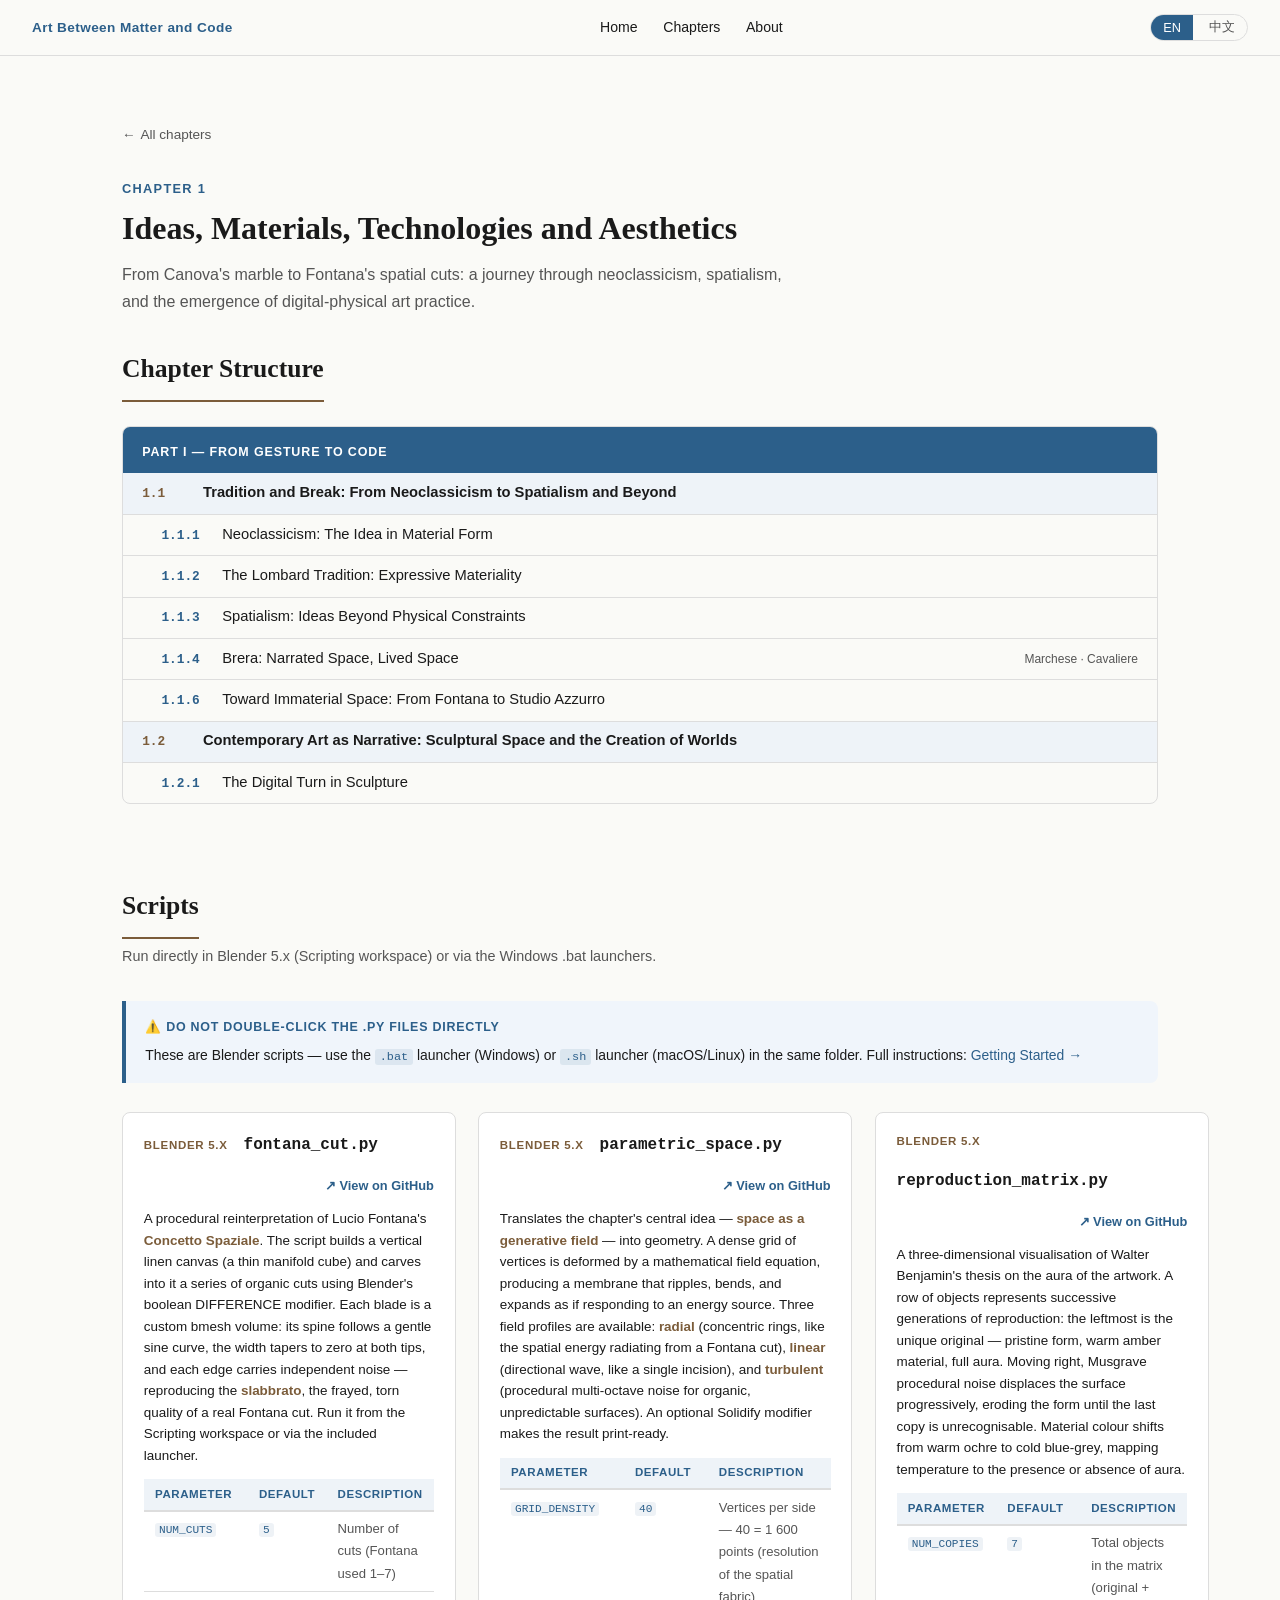
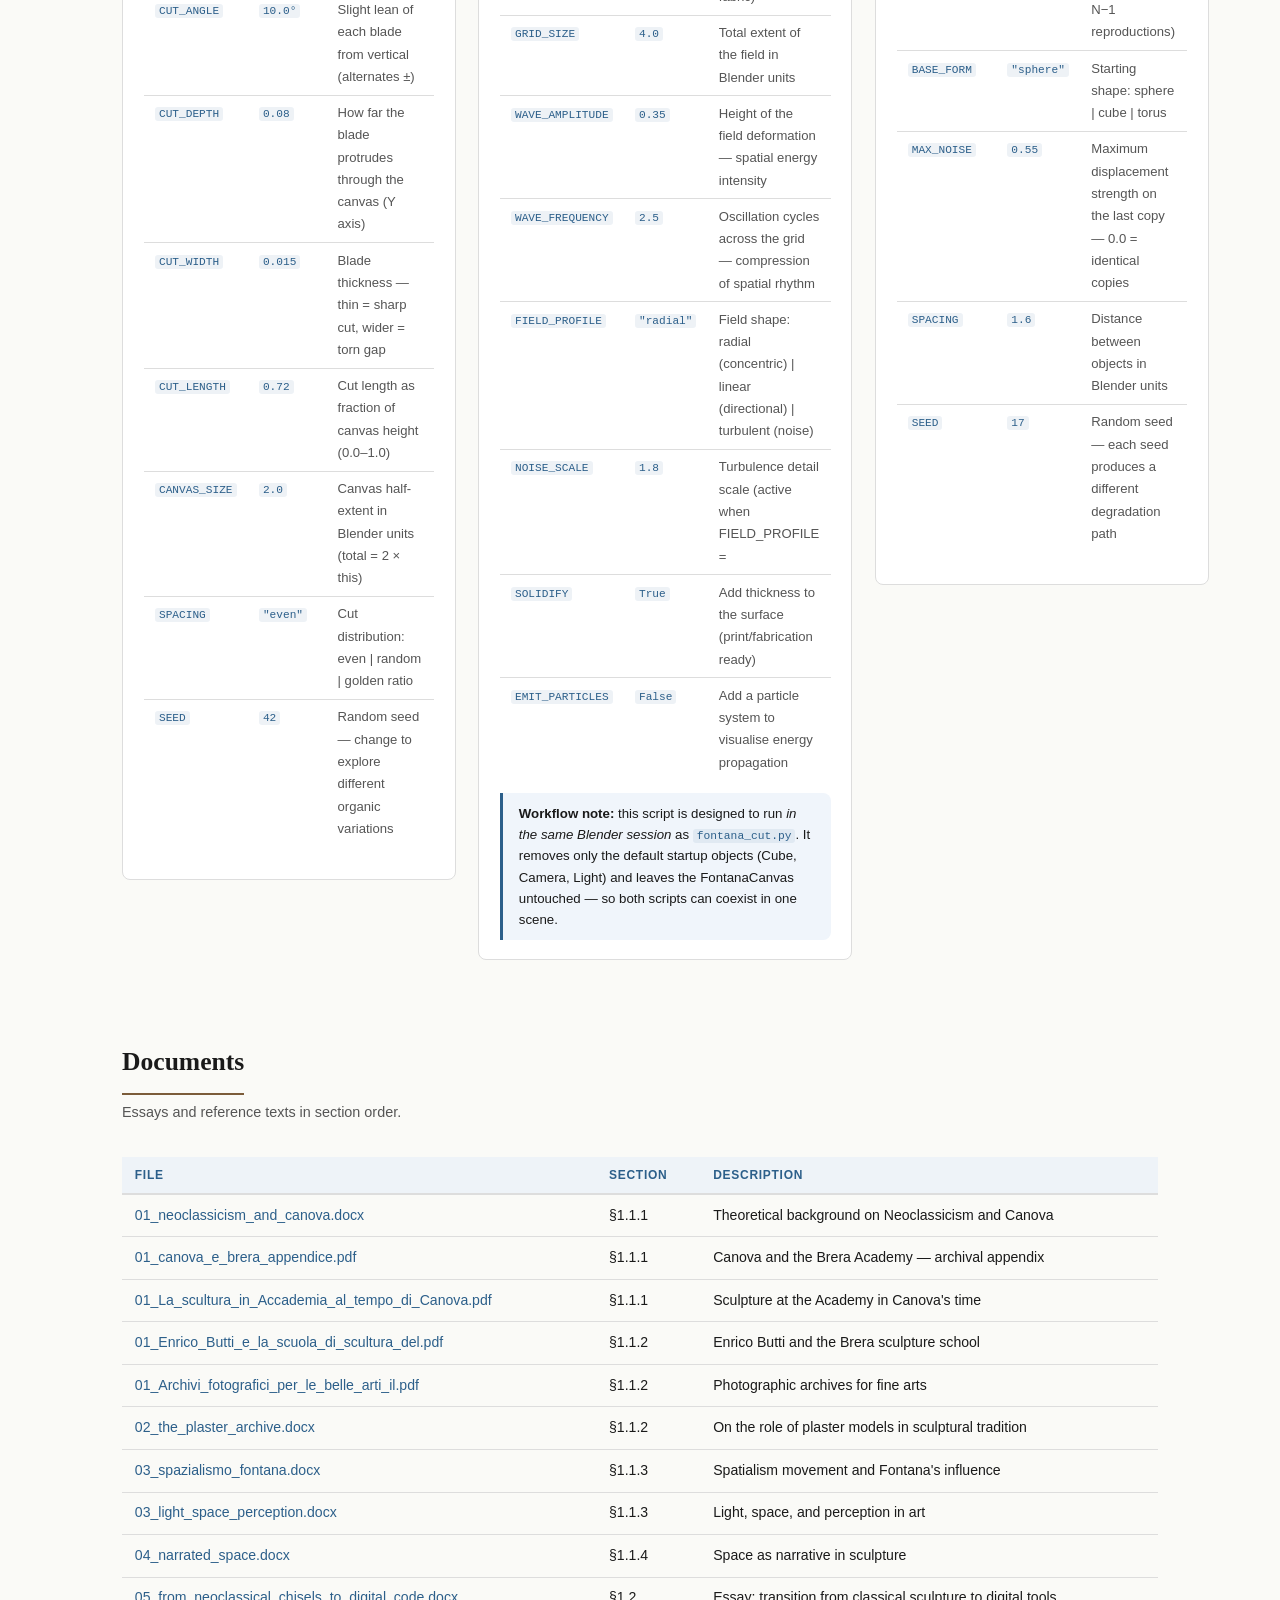
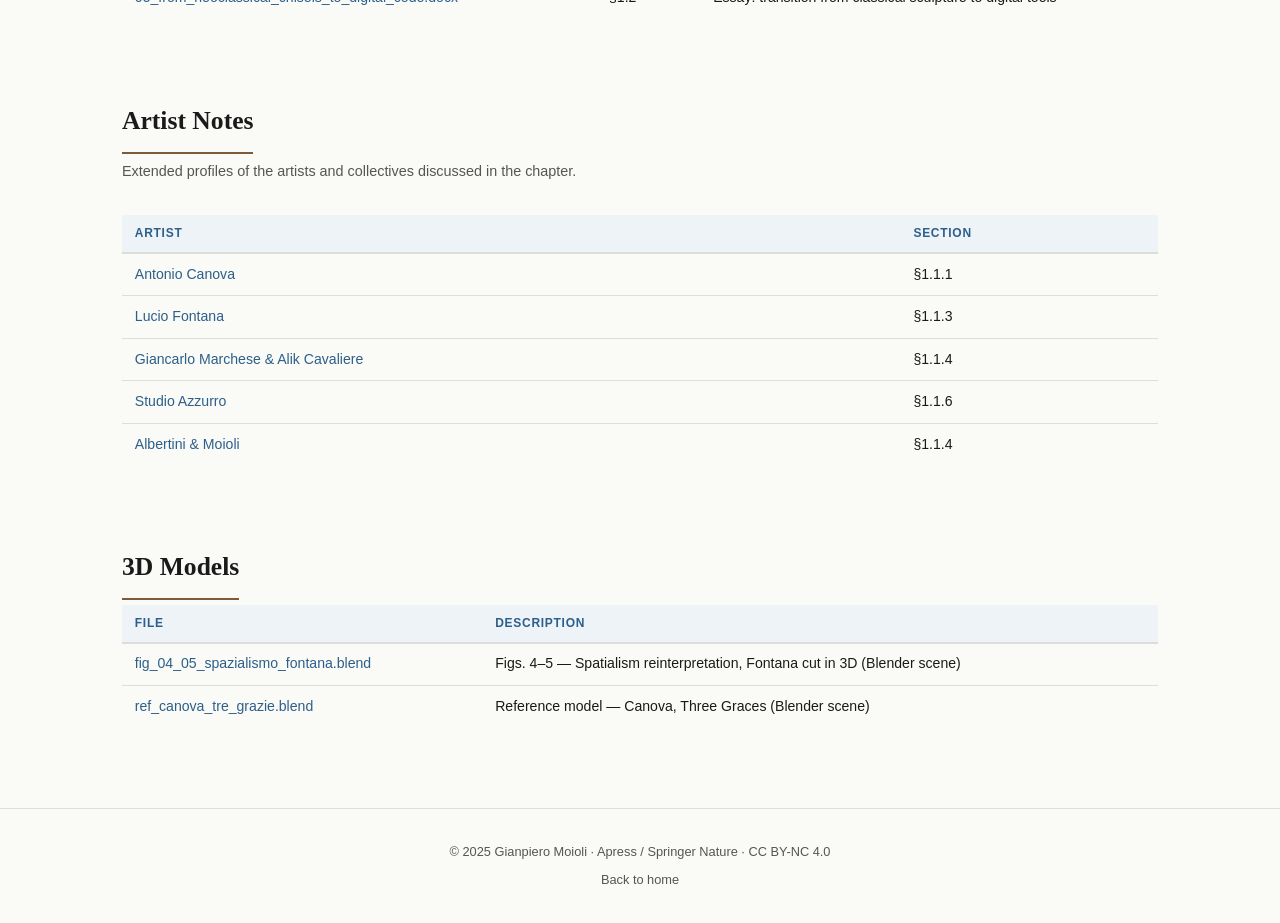
==== chapters/01.html @ 212dc160 "ch01: restore 3-column script grid, tighten card padding grid-template-columns: repeat(3, 1fr) — thr" ====
<!DOCTYPE html>
<html lang="en">
<head>
  <meta charset="UTF-8">
  <meta name="viewport" content="width=device-width, initial-scale=1.0">
  <title>Chapter 1 — Art Between Matter and Code</title>
  <meta name="description" content="Chapter 1: Ideas, Materials, Technologies and Aesthetics — supplementary materials.">
  <link rel="stylesheet" href="../css/style.css">
  <style>
    .chapter-hero {
      max-width: var(--max);
      margin: 4rem auto 2rem;
      padding: 0 2rem;
    }
    .chapter-hero .chap-label {
      font-size: .8rem;
      font-weight: 700;
      letter-spacing: .1em;
      text-transform: uppercase;
      color: var(--accent);
      margin-bottom: .5rem;
    }
    .chapter-hero h1 {
      font-family: var(--font-serif);
      font-size: 2rem;
      line-height: 1.25;
      margin-bottom: .8rem;
    }
    .chapter-hero .lead {
      font-size: 1rem;
      color: var(--sub);
      max-width: 680px;
      margin-bottom: 2rem;
    }
    .back-link {
      font-size: .85rem;
      color: var(--sub);
      display: inline-flex;
      align-items: center;
      gap: .3rem;
      margin-bottom: 2rem;
    }
    .back-link:hover { color: var(--accent); text-decoration: none; }

    /* ── Materials table ── */
    .mat-section { margin-bottom: 3rem; }
    .mat-section h2 {
      font-family: var(--font-serif);
      font-size: 1.3rem;
      color: var(--ink);
      margin-bottom: .3rem;
      padding-bottom: .4rem;
      border-bottom: 2px solid var(--accent2);
      display: inline-block;
    }
    .mat-section p { font-size: .9rem; color: var(--sub); margin: .5rem 0 1rem; }
    .mat-table { width: 100%; border-collapse: collapse; font-size: .88rem; }
    .mat-table th {
      text-align: left;
      padding: .5rem .8rem;
      background: var(--tag-bg);
      color: var(--accent);
      font-size: .75rem;
      letter-spacing: .06em;
      text-transform: uppercase;
      border-bottom: 2px solid var(--border);
    }
    .mat-table td {
      padding: .55rem .8rem;
      border-bottom: 1px solid var(--border);
      vertical-align: top;
    }
    .mat-table tr:last-child td { border-bottom: none; }
    .mat-table tr:hover td { background: #f5f5f2; }
    .mat-table a { font-weight: 500; }
    .mat-table .note { color: var(--sub); font-size: .8rem; }

    /* ── Script cards ── */
    .script-grid {
      display: grid;
      grid-template-columns: repeat(3, 1fr);
      gap: 1.4rem;
      margin-top: 1rem;
      align-items: start;
    }
    @media (max-width: 900px) {
      .script-grid { grid-template-columns: 1fr; }
    }
    .script-card {
      background: var(--card);
      border: 1px solid var(--border);
      border-radius: var(--radius);
      padding: 1.2rem 1.3rem;
    }
    .script-card-header {
      display: flex;
      align-items: baseline;
      gap: 1rem;
      margin-bottom: .7rem;
      flex-wrap: wrap;
    }
    .script-card h3 {
      font-size: 1rem;
      font-family: "Consolas", "Courier New", monospace;
      color: var(--ink);
      margin: 0;
    }
    .script-card .env {
      font-size: .72rem;
      font-weight: 700;
      text-transform: uppercase;
      letter-spacing: .06em;
      color: var(--accent2);
    }
    .script-card .dl-link {
      margin-left: auto;
      font-size: .8rem;
      font-weight: 600;
      color: var(--accent);
      white-space: nowrap;
    }
    .script-card .what {
      font-size: .84rem;
      color: var(--ink);
      line-height: 1.6;
      margin-bottom: .8rem;
    }
    .script-card .what em { color: var(--accent2); font-style: normal; font-weight: 600; }
    .param-table {
      width: 100%;
      border-collapse: collapse;
      font-size: .82rem;
      margin-bottom: .8rem;
    }
    .param-table th {
      text-align: left;
      padding: .35rem .7rem;
      background: var(--tag-bg);
      color: var(--accent);
      font-size: .72rem;
      letter-spacing: .05em;
      text-transform: uppercase;
      border-bottom: 2px solid var(--border);
    }
    .param-table td {
      padding: .4rem .7rem;
      border-bottom: 1px solid var(--border);
      vertical-align: top;
    }
    .param-table tr:last-child td { border-bottom: none; }
    .param-table code {
      font-family: "Consolas", "Courier New", monospace;
      font-size: .85em;
      color: var(--accent);
      background: rgba(44,95,138,.08);
      padding: 1px 4px;
      border-radius: 3px;
    }
    .param-table .pdesc { color: var(--sub); }
    .workflow-note {
      background: #f0f5fb;
      border-left: 3px solid var(--accent);
      border-radius: 0 var(--radius) var(--radius) 0;
      padding: .6rem 1rem;
      font-size: .83rem;
      color: var(--ink);
      line-height: 1.6;
    }
    .workflow-note code {
      font-family: "Consolas","Courier New",monospace;
      font-size: .85em;
      color: var(--accent);
      background: rgba(44,95,138,.08);
      padding: 1px 4px;
      border-radius: 3px;
    }

    /* ── Figure gallery ── */
    .fig-grid {
      display: grid;
      grid-template-columns: repeat(auto-fill, minmax(200px, 1fr));
      gap: .8rem;
      margin-top: 1rem;
    }
    .fig-item { font-size: .78rem; color: var(--sub); }
    .fig-item img {
      width: 100%;
      border-radius: 4px;
      border: 1px solid var(--border);
      display: block;
      margin-bottom: .3rem;
      background: #f0f0ed;
      min-height: 120px;
      object-fit: cover;
    }
  </style>
</head>
<body>

<!-- NAV -->
<nav>
  <span class="nav-logo">Art Between Matter and Code</span>
  <ul class="nav-links">
    <li><a href="../index.html" data-en="Home" data-zh="首页">Home</a></li>
    <li><a href="../index.html#chapters" data-en="Chapters" data-zh="章节">Chapters</a></li>
    <li><a href="../index.html#about" data-en="About" data-zh="关于">About</a></li>
  </ul>
  <div class="lang-toggle">
    <button class="lang-btn" data-lang="en">EN</button>
    <button class="lang-btn" data-lang="zh">中文</button>
  </div>
</nav>

<!-- HERO -->
<div class="chapter-hero">
  <a class="back-link" href="../index.html">← <span data-en="All chapters" data-zh="所有章节">All chapters</span></a>
  <div class="chap-label" data-en="Chapter 1" data-zh="第1章">Chapter 1</div>
  <h1 data-en="Ideas, Materials, Technologies and Aesthetics"
      data-zh="观念、材料、技术与美学">Ideas, Materials, Technologies and Aesthetics</h1>
  <p class="lead"
     data-en="From Canova's marble to Fontana's spatial cuts: a journey through neoclassicism, spatialism, and the emergence of digital-physical art practice."
     data-zh="从卡诺瓦的大理石到丰塔纳的空间切割：穿越新古典主义、空间主义与数字-物理艺术实践的涌现。">
    From Canova's marble to Fontana's spatial cuts: a journey through neoclassicism, spatialism, and the emergence of digital-physical art practice.
  </p>
</div>

<!-- CHAPTER STRUCTURE -->
<section>
  <h2 class="section-title" data-en="Chapter Structure" data-zh="章节结构">Chapter Structure</h2>

  <div class="toc">
    <div class="toc-part">
      <span class="toc-part-label" data-en="Part I — From Gesture to Code" data-zh="第一部分 — 从姿态到代码">Part I — From Gesture to Code</span>
    </div>

    <div class="toc-item toc-l1">
      <span class="toc-num">1.1</span>
      <span class="toc-title" data-en="Tradition and Break: From Neoclassicism to Spatialism and Beyond" data-zh="传统与突破：从新古典主义到空间主义及其后">Tradition and Break: From Neoclassicism to Spatialism and Beyond</span>
    </div>

    <div class="toc-item toc-l2">
      <span class="toc-num">1.1.1</span>
      <span class="toc-title" data-en="Neoclassicism: The Idea in Material Form" data-zh="新古典主义：物质形式中的观念">Neoclassicism: The Idea in Material Form</span>
    </div>

    <div class="toc-item toc-l2">
      <span class="toc-num">1.1.2</span>
      <span class="toc-title" data-en="The Lombard Tradition: Expressive Materiality" data-zh="伦巴第传统：表现性物质">The Lombard Tradition: Expressive Materiality</span>
    </div>

    <div class="toc-item toc-l2">
      <span class="toc-num">1.1.3</span>
      <span class="toc-title" data-en="Spatialism: Ideas Beyond Physical Constraints" data-zh="空间主义：超越物质限制的观念">Spatialism: Ideas Beyond Physical Constraints</span>
    </div>

    <div class="toc-item toc-l2">
      <span class="toc-num">1.1.4</span>
      <span class="toc-title" data-en="Brera: Narrated Space, Lived Space" data-zh="布雷拉：叙事空间、生活空间">Brera: Narrated Space, Lived Space</span>
      <span class="toc-note" data-en="Marchese · Cavaliere" data-zh="马尔凯塞 · 卡瓦列雷">Marchese · Cavaliere</span>
    </div>

    <div class="toc-item toc-l2">
      <span class="toc-num">1.1.6</span>
      <span class="toc-title" data-en="Toward Immaterial Space: From Fontana to Studio Azzurro" data-zh="走向非物质空间：从丰塔纳到蓝色工作室">Toward Immaterial Space: From Fontana to Studio Azzurro</span>
    </div>

    <div class="toc-item toc-l1">
      <span class="toc-num">1.2</span>
      <span class="toc-title" data-en="Contemporary Art as Narrative: Sculptural Space and the Creation of Worlds" data-zh="当代艺术作为叙事：雕塑空间与世界的创造">Contemporary Art as Narrative: Sculptural Space and the Creation of Worlds</span>
    </div>

    <div class="toc-item toc-l2">
      <span class="toc-num">1.2.1</span>
      <span class="toc-title" data-en="The Digital Turn in Sculpture" data-zh="雕塑中的数字转向">The Digital Turn in Sculpture</span>
    </div>
  </div>
</section>

<!-- SCRIPTS -->
<section>
  <h2 class="section-title" data-en="Scripts" data-zh="脚本">Scripts</h2>
  <p class="section-sub"
     data-en="Run directly in Blender 5.x (Scripting workspace) or via the Windows .bat launchers."
     data-zh="可直接在Blender 5.x（脚本工作区）中运行，或通过Windows .bat启动器运行。">
    Run directly in Blender 5.x (Scripting workspace) or via the Windows .bat launchers.
  </p>

  <div class="info-box">
    <strong data-en="⚠️ Do not double-click the .py files directly" data-zh="⚠️ 请勿直接双击.py文件">⚠️ Do not double-click the .py files directly</strong>
    <span data-en="These are Blender scripts — use the <code>.bat</code> launcher (Windows) or <code>.sh</code> launcher (macOS/Linux) in the same folder. Full instructions: "
          data-zh="这些是Blender脚本——请使用同一文件夹中的 <code>.bat</code> 启动器（Windows）或 <code>.sh</code> 启动器（macOS/Linux）。完整说明：">
      These are Blender scripts — use the <code>.bat</code> launcher (Windows) or <code>.sh</code> launcher (macOS/Linux) in the same folder. Full instructions:
    </span>
    <a href="../getting-started.html" data-en="Getting Started →" data-zh="使用指南 →">Getting Started →</a>
  </div>

  <div class="script-grid">

    <!-- ── fontana_cut.py ── -->
    <div class="script-card">
      <div class="script-card-header">
        <div class="env">Blender 5.x</div>
        <h3>fontana_cut.py</h3>
        <a class="dl-link"
           href="https://github.com/Apress/Art-Between-Matter-and-Code/blob/main/01/scripts/fontana_cut.py"
           target="_blank" rel="noopener">↗ View on GitHub</a>
      </div>
      <p class="what"
         data-en="A procedural reinterpretation of Lucio Fontana's <em>Concetto Spaziale</em>. The script builds a vertical linen canvas (a thin manifold cube) and carves into it a series of organic cuts using Blender's boolean DIFFERENCE modifier. Each blade is a custom bmesh volume: its spine follows a gentle sine curve, the width tapers to zero at both tips, and each edge carries independent noise — reproducing the <em>slabbrato</em>, the frayed, torn quality of a real Fontana cut. Run it from the Scripting workspace or via the included launcher."
         data-zh="对卢乔·丰塔纳《空间概念》的程序化重新诠释。脚本构建一块垂直亚麻画布（薄实体方块），并通过Blender的布尔差集修改器刻入一系列有机切口。每个刀刃是自定义bmesh体积：脊线沿正弦曲线弯曲，宽度在两端渐变为零，两侧边缘各自带有噪波——再现真实丰塔纳切口的<em>slabbrato</em>（撕裂、毛边）质感。">
        A procedural reinterpretation of Lucio Fontana's <em>Concetto Spaziale</em>. The script builds a vertical linen canvas (a thin manifold cube) and carves into it a series of organic cuts using Blender's boolean DIFFERENCE modifier. Each blade is a custom bmesh volume: its spine follows a gentle sine curve, the width tapers to zero at both tips, and each edge carries independent noise — reproducing the <em>slabbrato</em>, the frayed, torn quality of a real Fontana cut.
      </p>
      <table class="param-table">
        <thead>
          <tr>
            <th data-en="Parameter" data-zh="参数">Parameter</th>
            <th data-en="Default" data-zh="默认值">Default</th>
            <th data-en="Description" data-zh="说明">Description</th>
          </tr>
        </thead>
        <tbody>
          <tr>
            <td><code>NUM_CUTS</code></td>
            <td><code>5</code></td>
            <td class="pdesc" data-en="Number of cuts (Fontana used 1–7)" data-zh="切口数量（丰塔纳常用1–7）">Number of cuts — Fontana typically used 1–7</td>
          </tr>
          <tr>
            <td><code>CUT_ANGLE</code></td>
            <td><code>10.0°</code></td>
            <td class="pdesc" data-en="Slight lean of each blade from vertical (alternates ±)" data-zh="每个刀刃相对垂直方向的轻微倾斜（正负交替）">Slight lean from vertical — alternates ±</td>
          </tr>
          <tr>
            <td><code>CUT_DEPTH</code></td>
            <td><code>0.08</code></td>
            <td class="pdesc" data-en="How far the blade protrudes through the canvas (Y axis)" data-zh="刀刃穿透画布的深度（Y轴）">Depth the blade protrudes through the canvas</td>
          </tr>
          <tr>
            <td><code>CUT_WIDTH</code></td>
            <td><code>0.015</code></td>
            <td class="pdesc" data-en="Blade thickness — thin = sharp cut, wider = torn gap" data-zh="刀刃厚度——越薄切口越锐利">Blade thickness — thin = sharp cut, wider = torn gap</td>
          </tr>
          <tr>
            <td><code>CUT_LENGTH</code></td>
            <td><code>0.72</code></td>
            <td class="pdesc" data-en="Cut length as fraction of canvas height (0.0–1.0)" data-zh="切口长度占画布高度的比例（0.0–1.0）">Cut length as fraction of canvas height</td>
          </tr>
          <tr>
            <td><code>CANVAS_SIZE</code></td>
            <td><code>2.0</code></td>
            <td class="pdesc" data-en="Canvas half-extent in Blender units (total = 2 × this)" data-zh="画布半径（总尺寸 = 2 × 此值）">Canvas half-extent in Blender units</td>
          </tr>
          <tr>
            <td><code>SPACING</code></td>
            <td><code>"even"</code></td>
            <td class="pdesc" data-en="Cut distribution: even | random | golden ratio" data-zh="切口间距模式：均匀 | 随机 | 黄金比例"><code>"even"</code> · <code>"random"</code> · <code>"golden"</code></td>
          </tr>
          <tr>
            <td><code>SEED</code></td>
            <td><code>42</code></td>
            <td class="pdesc" data-en="Random seed — change to explore different organic variations" data-zh="随机种子——改变此值可探索不同的有机变体">Random seed for reproducible organic variations</td>
          </tr>
        </tbody>
      </table>
    </div>

    <!-- ── parametric_space.py ── -->
    <div class="script-card">
      <div class="script-card-header">
        <div class="env">Blender 5.x</div>
        <h3>parametric_space.py</h3>
        <a class="dl-link"
           href="https://github.com/Apress/Art-Between-Matter-and-Code/blob/main/01/scripts/parametric_space.py"
           target="_blank" rel="noopener">↗ View on GitHub</a>
      </div>
      <p class="what"
         data-en="Translates the chapter's central idea — <em>space as a generative field</em> — into geometry. A dense grid of vertices is deformed by a mathematical field equation, producing a membrane that ripples, bends, and expands as if responding to an energy source. Three field profiles are available: <em>radial</em> (concentric rings, like the spatial energy radiating from a Fontana cut), <em>linear</em> (directional wave, like a single incision), and <em>turbulent</em> (procedural multi-octave noise for organic, unpredictable surfaces). An optional Solidify modifier makes the result print-ready."
         data-zh="将本章核心概念——<em>空间作为生成场</em>——转化为几何体。一组密集顶点网格被数学场方程变形，产生如同响应能量源而起伏、弯曲、扩展的薄膜。三种场模式可选：<em>径向</em>（同心环，如丰塔纳切口辐射的空间能量）、<em>线性</em>（方向性波，如单一切口）和<em>湍流</em>（程序化多八度噪波，产生有机不规则曲面）。可选的实体化修改器使结果可直接用于3D打印。">
        Translates the chapter's central idea — <em>space as a generative field</em> — into geometry. A dense grid of vertices is deformed by a mathematical field equation, producing a membrane that ripples, bends, and expands as if responding to an energy source. Three field profiles: <em>radial</em> (concentric rings, Fontana-like), <em>linear</em> (directional wave), <em>turbulent</em> (procedural noise, organic surface). Optional Solidify makes the result print-ready.
      </p>
      <table class="param-table">
        <thead>
          <tr>
            <th data-en="Parameter" data-zh="参数">Parameter</th>
            <th data-en="Default" data-zh="默认值">Default</th>
            <th data-en="Description" data-zh="说明">Description</th>
          </tr>
        </thead>
        <tbody>
          <tr>
            <td><code>GRID_DENSITY</code></td>
            <td><code>40</code></td>
            <td class="pdesc" data-en="Vertices per side — 40 = 1 600 points (resolution of the spatial fabric)" data-zh="每边顶点数——40 = 1600个点（空间织物的分辨率）">Vertices per side — 40 = 1 600 points</td>
          </tr>
          <tr>
            <td><code>GRID_SIZE</code></td>
            <td><code>4.0</code></td>
            <td class="pdesc" data-en="Total extent of the field in Blender units" data-zh="场的总范围（Blender单位）">Total extent in Blender units</td>
          </tr>
          <tr>
            <td><code>WAVE_AMPLITUDE</code></td>
            <td><code>0.35</code></td>
            <td class="pdesc" data-en="Height of the field deformation — spatial energy intensity" data-zh="场变形高度——空间能量强度">Height of field deformation — energy intensity</td>
          </tr>
          <tr>
            <td><code>WAVE_FREQUENCY</code></td>
            <td><code>2.5</code></td>
            <td class="pdesc" data-en="Oscillation cycles across the grid — compression of spatial rhythm" data-zh="网格上的振荡周期——空间节奏的密度">Oscillation cycles — compression of spatial rhythm</td>
          </tr>
          <tr>
            <td><code>FIELD_PROFILE</code></td>
            <td><code>"radial"</code></td>
            <td class="pdesc" data-en="Field shape: radial (concentric) | linear (directional) | turbulent (noise)" data-zh="场形状：radial（同心）| linear（方向）| turbulent（噪波）"><code>"radial"</code> · <code>"linear"</code> · <code>"turbulent"</code></td>
          </tr>
          <tr>
            <td><code>NOISE_SCALE</code></td>
            <td><code>1.8</code></td>
            <td class="pdesc" data-en="Turbulence detail scale (active when FIELD_PROFILE = "turbulent")" data-zh="湍流细节比例（FIELD_PROFILE = "turbulent" 时生效）">Turbulence detail scale — turbulent mode only</td>
          </tr>
          <tr>
            <td><code>SOLIDIFY</code></td>
            <td><code>True</code></td>
            <td class="pdesc" data-en="Add thickness to the surface (print/fabrication ready)" data-zh="为曲面添加厚度（适合打印/制造）">Add thickness — makes the surface print-ready</td>
          </tr>
          <tr>
            <td><code>EMIT_PARTICLES</code></td>
            <td><code>False</code></td>
            <td class="pdesc" data-en="Add a particle system to visualise energy propagation" data-zh="添加粒子系统以可视化能量传播">Particle system — visualise energy propagation</td>
          </tr>
        </tbody>
      </table>
      <div class="workflow-note"
           data-en="<strong>Workflow note:</strong> this script is designed to run <em>in the same Blender session</em> as <code>fontana_cut.py</code>. It removes only the default startup objects (Cube, Camera, Light) and leaves the FontanaCanvas untouched — so both scripts can coexist in one scene."
           data-zh="<strong>工作流提示：</strong>此脚本设计为与 <code>fontana_cut.py</code> <em>在同一Blender会话中</em>运行。它只移除默认启动对象（Cube、Camera、Light），不会删除FontanaCanvas——两个脚本可共存于同一场景中。">
        <strong>Workflow note:</strong> designed to run <em>in the same Blender session</em> as <code>fontana_cut.py</code>. It removes only the default startup objects (Cube, Camera, Light) and leaves the FontanaCanvas untouched — both scripts can coexist in one scene.
      </div>
    </div>
    <!-- ── reproduction_matrix.py ── -->
    <div class="script-card">
      <div class="script-card-header">
        <div class="env">Blender 5.x</div>
        <h3>reproduction_matrix.py</h3>
        <a class="dl-link"
           href="https://github.com/Apress/Art-Between-Matter-and-Code/blob/main/01/scripts/reproduction_matrix.py"
           target="_blank" rel="noopener">↗ View on GitHub</a>
      </div>
      <p class="what"
         data-en="A three-dimensional visualisation of Walter Benjamin's thesis on the aura of the artwork. A row of objects represents successive generations of reproduction: the leftmost is the unique original — pristine form, warm amber material, full aura. Moving right, Musgrave procedural noise displaces the surface progressively, eroding the form until the last copy is unrecognisable. Material colour shifts from warm ochre to cold blue-grey, mapping temperature to the presence or absence of aura."
         data-zh="对沃尔特·本雅明《机械复制时代的艺术作品》论点的三维可视化。一排对象代表连续复制的世代：最左侧是独一无二的原作——形态完整，材质温暖，灵光完整。向右移动，穆斯格雷夫程序噪波逐步扭曲表面，直至最后一个副本面目全非。材质颜色从暖赭色渐变为冷蓝灰色，以温度映射灵光的有无。">
        A three-dimensional visualisation of Walter Benjamin's thesis: a row of objects representing successive generations of reproduction. The original (left) is pristine — warm amber, full aura. Moving right, Musgrave noise erodes the form progressively. Material colour shifts from warm ochre to cold blue-grey — temperature mapping the presence or absence of aura.
      </p>
      <table class="param-table">
        <thead>
          <tr>
            <th data-en="Parameter" data-zh="参数">Parameter</th>
            <th data-en="Default" data-zh="默认值">Default</th>
            <th data-en="Description" data-zh="说明">Description</th>
          </tr>
        </thead>
        <tbody>
          <tr>
            <td><code>NUM_COPIES</code></td>
            <td><code>7</code></td>
            <td class="pdesc" data-en="Total objects in the matrix (original + N−1 reproductions)" data-zh="矩阵中的对象总数（原作 + N−1 个副本）">Total objects — original + N−1 reproductions</td>
          </tr>
          <tr>
            <td><code>BASE_FORM</code></td>
            <td><code>"sphere"</code></td>
            <td class="pdesc" data-en="Starting shape: sphere | cube | torus" data-zh="起始形状：sphere（球体）| cube（立方体）| torus（圆环）"><code>"sphere"</code> · <code>"cube"</code> · <code>"torus"</code></td>
          </tr>
          <tr>
            <td><code>MAX_NOISE</code></td>
            <td><code>0.55</code></td>
            <td class="pdesc" data-en="Maximum displacement strength on the last copy — 0.0 = identical copies" data-zh="最后一个副本的最大位移强度——0.0 = 完全相同的副本">Displacement strength at the last generation</td>
          </tr>
          <tr>
            <td><code>SPACING</code></td>
            <td><code>1.6</code></td>
            <td class="pdesc" data-en="Distance between objects in Blender units" data-zh="对象之间的距离（Blender单位）">Distance between objects in Blender units</td>
          </tr>
          <tr>
            <td><code>SEED</code></td>
            <td><code>17</code></td>
            <td class="pdesc" data-en="Random seed — each seed produces a different degradation path" data-zh="随机种子——不同的种子产生不同的退化路径">Random seed — change to explore degradation variants</td>
          </tr>
        </tbody>
      </table>
    </div>
  </div>
</section>

<!-- DOCUMENTS -->
<section>
  <h2 class="section-title" data-en="Documents" data-zh="文档">Documents</h2>
  <p class="section-sub"
     data-en="Essays and reference texts in section order."
     data-zh="按章节顺序排列的论文和参考文本。">
    Essays and reference texts in section order.
  </p>
  <div class="mat-section">
    <table class="mat-table">
      <thead>
        <tr>
          <th data-en="File" data-zh="文件">File</th>
          <th data-en="Section" data-zh="章节">Section</th>
          <th data-en="Description" data-zh="描述">Description</th>
        </tr>
      </thead>
      <tbody>
        <tr>
          <td><a href="https://github.com/Apress/Art-Between-Matter-and-Code/blob/main/01/docs/01_neoclassicism_and_canova.docx" target="_blank" rel="noopener">01_neoclassicism_and_canova.docx</a></td>
          <td>§1.1.1</td>
          <td data-en="Theoretical background on Neoclassicism and Canova" data-zh="新古典主义与卡诺瓦的理论背景">Theoretical background on Neoclassicism and Canova</td>
        </tr>
        <tr>
          <td><a href="https://github.com/Apress/Art-Between-Matter-and-Code/blob/main/01/docs/01_canova_e_brera_appendice.pdf" target="_blank" rel="noopener">01_canova_e_brera_appendice.pdf</a></td>
          <td>§1.1.1</td>
          <td data-en="Canova and the Brera Academy — archival appendix" data-zh="卡诺瓦与布雷拉学院——档案附录">Canova and the Brera Academy — archival appendix</td>
        </tr>
        <tr>
          <td><a href="https://github.com/Apress/Art-Between-Matter-and-Code/blob/main/01/docs/01_La_scultura_in_Accademia_al_tempo_di_Canova.pdf" target="_blank" rel="noopener">01_La_scultura_in_Accademia_al_tempo_di_Canova.pdf</a></td>
          <td>§1.1.1</td>
          <td data-en="Sculpture at the Academy in Canova's time" data-zh="卡诺瓦时代学院中的雕塑">Sculpture at the Academy in Canova's time</td>
        </tr>
        <tr>
          <td><a href="https://github.com/Apress/Art-Between-Matter-and-Code/blob/main/01/docs/01_Enrico_Butti_e_la_scuola_di_scultura_del.pdf" target="_blank" rel="noopener">01_Enrico_Butti_e_la_scuola_di_scultura_del.pdf</a></td>
          <td>§1.1.2</td>
          <td data-en="Enrico Butti and the Brera sculpture school" data-zh="恩里科·布蒂与布雷拉雕塑学派">Enrico Butti and the Brera sculpture school</td>
        </tr>
        <tr>
          <td><a href="https://github.com/Apress/Art-Between-Matter-and-Code/blob/main/01/docs/01_Archivi_fotografici_per_le_belle_arti_il.pdf" target="_blank" rel="noopener">01_Archivi_fotografici_per_le_belle_arti_il.pdf</a></td>
          <td>§1.1.2</td>
          <td data-en="Photographic archives for fine arts" data-zh="美术摄影档案">Photographic archives for fine arts</td>
        </tr>
        <tr>
          <td><a href="https://github.com/Apress/Art-Between-Matter-and-Code/blob/main/01/docs/02_the_plaster_archive.docx" target="_blank" rel="noopener">02_the_plaster_archive.docx</a></td>
          <td>§1.1.2</td>
          <td data-en="On the role of plaster models in sculptural tradition" data-zh="关于石膏模型在雕塑传统中的作用">On the role of plaster models in sculptural tradition</td>
        </tr>
        <tr>
          <td><a href="https://github.com/Apress/Art-Between-Matter-and-Code/blob/main/01/docs/03_spazialismo_fontana.docx" target="_blank" rel="noopener">03_spazialismo_fontana.docx</a></td>
          <td>§1.1.3</td>
          <td data-en="Spatialism movement and Fontana's influence" data-zh="空间主义运动与丰塔纳的影响">Spatialism movement and Fontana's influence</td>
        </tr>
        <tr>
          <td><a href="https://github.com/Apress/Art-Between-Matter-and-Code/blob/main/01/docs/03_light_space_perception.docx" target="_blank" rel="noopener">03_light_space_perception.docx</a></td>
          <td>§1.1.3</td>
          <td data-en="Light, space, and perception in art" data-zh="艺术中的光、空间与感知">Light, space, and perception in art</td>
        </tr>
        <tr>
          <td><a href="https://github.com/Apress/Art-Between-Matter-and-Code/blob/main/01/docs/04_narrated_space.docx" target="_blank" rel="noopener">04_narrated_space.docx</a></td>
          <td>§1.1.4</td>
          <td data-en="Space as narrative in sculpture" data-zh="雕塑中作为叙事的空间">Space as narrative in sculpture</td>
        </tr>
        <tr>
          <td><a href="https://github.com/Apress/Art-Between-Matter-and-Code/blob/main/01/docs/05_from_neoclassical_chisels_to_digital_code.docx" target="_blank" rel="noopener">05_from_neoclassical_chisels_to_digital_code.docx</a></td>
          <td>§1.2</td>
          <td data-en="Essay: transition from classical sculpture to digital tools" data-zh="论文：从古典雕塑到数字工具的转变">Essay: transition from classical sculpture to digital tools</td>
        </tr>
      </tbody>
    </table>
  </div>
</section>

<!-- ARTIST NOTES -->
<section>
  <h2 class="section-title" data-en="Artist Notes" data-zh="艺术家笔记">Artist Notes</h2>
  <p class="section-sub"
     data-en="Extended profiles of the artists and collectives discussed in the chapter."
     data-zh="本章讨论的艺术家和艺术团体的详细介绍。">
    Extended profiles of the artists and collectives discussed in the chapter.
  </p>
  <div class="mat-section">
    <table class="mat-table">
      <thead>
        <tr>
          <th data-en="Artist" data-zh="艺术家">Artist</th>
          <th data-en="Section" data-zh="章节">Section</th>
        </tr>
      </thead>
      <tbody>
        <tr>
          <td><a href="https://github.com/Apress/Art-Between-Matter-and-Code/blob/main/01/docs/artist_notes/01_canova.md" target="_blank" rel="noopener">Antonio Canova</a></td>
          <td>§1.1.1</td>
        </tr>
        <tr>
          <td><a href="https://github.com/Apress/Art-Between-Matter-and-Code/blob/main/01/docs/artist_notes/02_fontana.md" target="_blank" rel="noopener">Lucio Fontana</a></td>
          <td>§1.1.3</td>
        </tr>
        <tr>
          <td><a href="https://github.com/Apress/Art-Between-Matter-and-Code/blob/main/01/docs/artist_notes/03_marchese_cavaliere.md" target="_blank" rel="noopener">Giancarlo Marchese &amp; Alik Cavaliere</a></td>
          <td>§1.1.4</td>
        </tr>
        <tr>
          <td><a href="https://github.com/Apress/Art-Between-Matter-and-Code/blob/main/01/docs/artist_notes/04_studio_azzurro.md" target="_blank" rel="noopener">Studio Azzurro</a></td>
          <td>§1.1.6</td>
        </tr>
        <tr>
          <td><a href="https://github.com/Apress/Art-Between-Matter-and-Code/blob/main/01/docs/artist_notes/05_albertini_moioli.md" target="_blank" rel="noopener">Albertini &amp; Moioli</a></td>
          <td>§1.1.4</td>
        </tr>
      </tbody>
    </table>
  </div>
</section>

<!-- 3D MODELS -->
<section>
  <h2 class="section-title" data-en="3D Models" data-zh="三维模型">3D Models</h2>
  <div class="mat-section">
    <table class="mat-table">
      <thead>
        <tr>
          <th data-en="File" data-zh="文件">File</th>
          <th data-en="Description" data-zh="描述">Description</th>
        </tr>
      </thead>
      <tbody>
        <tr>
          <td><a href="https://github.com/Apress/Art-Between-Matter-and-Code/blob/main/01/models/fig_04_05_spazialismo_fontana.blend" target="_blank" rel="noopener">fig_04_05_spazialismo_fontana.blend</a></td>
          <td data-en="Figs. 4–5 — Spatialism reinterpretation, Fontana cut in 3D (Blender scene)" data-zh="图4–5——空间主义再诠释，丰塔纳切割的三维版本（Blender场景）">Figs. 4–5 — Spatialism reinterpretation, Fontana cut in 3D</td>
        </tr>
        <tr>
          <td><a href="https://github.com/Apress/Art-Between-Matter-and-Code/blob/main/01/models/ref_canova_tre_grazie.blend" target="_blank" rel="noopener">ref_canova_tre_grazie.blend</a></td>
          <td data-en="Reference model — Canova, Three Graces (Blender scene)" data-zh="参考模型——卡诺瓦《三美神》（Blender场景）">Reference model — Canova, <em>Three Graces</em></td>
        </tr>
      </tbody>
    </table>
  </div>
</section>

<!-- FOOTER -->
<footer>
  <p data-en="&copy; 2025 Gianpiero Moioli · Apress / Springer Nature · CC BY-NC 4.0"
     data-zh="&copy; 2025 莫伊奥利 · Apress / Springer Nature · CC BY-NC 4.0">
    &copy; 2025 Gianpiero Moioli · Apress / Springer Nature · CC BY-NC 4.0
  </p>
  <p style="margin-top:.4rem">
    <a href="../index.html" data-en="Back to home" data-zh="返回首页">Back to home</a>
  </p>
</footer>

<script src="../js/i18n.js"></script>
</body>
</html>
---- css/style.css ----
/* ============================================================
   Art Between Matter and Code — Supplementary Site
   Gianpiero Moioli · Apress / Springer 2025
   No external fonts — system stack only (China-safe)
   ============================================================ */

:root {
  --ink:       #1a1a1a;
  --sub:       #555;
  --border:    #ddd;
  --bg:        #fafaf7;
  --card:      #ffffff;
  --accent:    #2c5f8a;
  --accent2:   #7b5c3a;
  --tag-bg:    #eef3f8;
  --radius:    8px;
  --max:       1100px;
  --font-sans: -apple-system, BlinkMacSystemFont, "Segoe UI", "PingFang SC",
               "Microsoft YaHei", "Noto Sans CJK SC", sans-serif;
  --font-serif: Georgia, "STSong", "SimSun", serif;
}

*, *::before, *::after { box-sizing: border-box; margin: 0; padding: 0; }

html { scroll-behavior: smooth; }

body {
  font-family: var(--font-sans);
  background: var(--bg);
  color: var(--ink);
  line-height: 1.7;
  font-size: 16px;
}

a { color: var(--accent); text-decoration: none; }
a:hover { text-decoration: underline; }

/* ── NAV ────────────────────────────────────────────────────── */
nav {
  position: sticky;
  top: 0;
  z-index: 100;
  background: rgba(250,250,247,.95);
  backdrop-filter: blur(6px);
  border-bottom: 1px solid var(--border);
  display: flex;
  align-items: center;
  justify-content: space-between;
  padding: 0 2rem;
  height: 56px;
}

.nav-logo {
  font-size: .85rem;
  font-weight: 600;
  color: var(--accent);
  letter-spacing: .03em;
}

.nav-links {
  display: flex;
  gap: 1.6rem;
  list-style: none;
  font-size: .88rem;
}

.nav-links a { color: var(--ink); font-weight: 500; }
.nav-links a:hover { color: var(--accent); text-decoration: none; }

/* Language toggle */
.lang-toggle {
  display: flex;
  gap: 4px;
  border: 1px solid var(--border);
  border-radius: 20px;
  overflow: hidden;
  font-size: .8rem;
}

.lang-btn {
  padding: 4px 12px;
  cursor: pointer;
  background: transparent;
  border: none;
  font-size: .8rem;
  color: var(--sub);
  font-family: var(--font-sans);
  transition: background .15s, color .15s;
}

.lang-btn.active {
  background: var(--accent);
  color: #fff;
}

/* ── HERO ───────────────────────────────────────────────────── */
.hero {
  max-width: var(--max);
  margin: 5rem auto 3rem;
  padding: 0 2rem;
  display: grid;
  grid-template-columns: 1fr 2fr;
  gap: 3rem;
  align-items: center;
}

.hero-cover {
  width: 100%;
  max-width: 260px;
  border-radius: var(--radius);
  box-shadow: 0 8px 32px rgba(0,0,0,.15);
}

.hero-text h1 {
  font-family: var(--font-serif);
  font-size: 2.2rem;
  line-height: 1.25;
  color: var(--ink);
  margin-bottom: .5rem;
}

.hero-text .subtitle {
  font-size: 1.05rem;
  color: var(--sub);
  margin-bottom: 1.2rem;
}

.hero-text .author {
  font-size: .95rem;
  color: var(--accent2);
  font-weight: 600;
  margin-bottom: 1.5rem;
}

.btn {
  display: inline-block;
  padding: .6rem 1.4rem;
  border-radius: 6px;
  font-size: .9rem;
  font-weight: 600;
  transition: opacity .15s;
}

.btn:hover { opacity: .85; text-decoration: none; }
.btn-primary { background: var(--accent); color: #fff; margin-right: .6rem; }
.btn-outline  { border: 2px solid var(--accent); color: var(--accent); }

/* ── SECTION ────────────────────────────────────────────────── */
section {
  max-width: var(--max);
  margin: 0 auto 5rem;
  padding: 0 2rem;
}

.section-title {
  font-family: var(--font-serif);
  font-size: 1.6rem;
  color: var(--ink);
  margin-bottom: .3rem;
  padding-bottom: .6rem;
  border-bottom: 2px solid var(--accent2);
  display: inline-block;
}

.section-sub {
  color: var(--sub);
  font-size: .9rem;
  margin-bottom: 2rem;
}

/* ── CHAPTER GRID ───────────────────────────────────────────── */
.chapter-grid {
  display: grid;
  grid-template-columns: repeat(auto-fill, minmax(240px, 1fr));
  gap: 1.2rem;
  margin-top: 1.5rem;
}

.chapter-card {
  background: var(--card);
  border: 1px solid var(--border);
  border-radius: var(--radius);
  padding: 1.4rem;
  transition: box-shadow .2s, transform .2s;
  display: flex;
  flex-direction: column;
  gap: .5rem;
}

.chapter-card:hover {
  box-shadow: 0 4px 20px rgba(0,0,0,.1);
  transform: translateY(-2px);
  text-decoration: none;
}

.chapter-num {
  font-size: .75rem;
  font-weight: 700;
  letter-spacing: .08em;
  color: var(--accent);
  text-transform: uppercase;
}

.chapter-title {
  font-weight: 700;
  font-size: 1rem;
  color: var(--ink);
  line-height: 1.35;
}

.chapter-desc {
  font-size: .83rem;
  color: var(--sub);
  line-height: 1.5;
}

.chapter-tags {
  display: flex;
  flex-wrap: wrap;
  gap: 4px;
  margin-top: auto;
  padding-top: .6rem;
}

.tag {
  background: var(--tag-bg);
  color: var(--accent);
  font-size: .72rem;
  padding: 2px 8px;
  border-radius: 20px;
  font-weight: 500;
}

/* ── ABOUT ──────────────────────────────────────────────────── */
.about-grid {
  display: grid;
  grid-template-columns: 200px 1fr;
  gap: 2.5rem;
  align-items: start;
  margin-top: 1.5rem;
}

.about-photo {
  width: 100%;
  border-radius: 50%;
  border: 3px solid var(--border);
}

.about-text h3 {
  font-family: var(--font-serif);
  font-size: 1.3rem;
  margin-bottom: .4rem;
}

.about-text p {
  color: var(--sub);
  font-size: .93rem;
  margin-bottom: .8rem;
}

/* ── TABLE OF CONTENTS ──────────────────────────────────────── */
.toc {
  margin-top: 1.2rem;
  border: 1px solid var(--border);
  border-radius: var(--radius);
  overflow: hidden;
}

.toc-part {
  background: var(--accent);
  padding: .6rem 1.2rem;
}

.toc-part-label {
  font-size: .78rem;
  font-weight: 700;
  letter-spacing: .07em;
  text-transform: uppercase;
  color: #fff;
}

.toc-item {
  display: flex;
  align-items: baseline;
  gap: .8rem;
  padding: .55rem 1.2rem;
  border-bottom: 1px solid var(--border);
  transition: background .15s;
}

.toc-item:last-child { border-bottom: none; }
.toc-item:hover { background: #f5f5f2; }

.toc-l1 { background: var(--tag-bg); }
.toc-l1 .toc-num { color: var(--accent2); font-weight: 700; }
.toc-l1 .toc-title { font-weight: 600; color: var(--ink); }

.toc-l2 { padding-left: 2.4rem; }
.toc-l2 .toc-num { color: var(--accent); font-weight: 600; }
.toc-l2 .toc-title { color: var(--ink); }

.toc-num {
  font-size: .8rem;
  min-width: 3rem;
  flex-shrink: 0;
  font-family: "Consolas", "Courier New", monospace;
}

.toc-title { font-size: .92rem; line-height: 1.4; }

.toc-note {
  margin-left: auto;
  font-size: .75rem;
  color: var(--sub);
  white-space: nowrap;
  padding-left: .8rem;
}

/* ── INFO BOX ───────────────────────────────────────────────── */
.info-box {
  background: #f0f5fb;
  border-left: 4px solid var(--accent);
  border-radius: 0 var(--radius) var(--radius) 0;
  padding: 1rem 1.2rem;
  margin: 1.2rem 0 1.8rem;
  font-size: .87rem;
  color: var(--ink);
  line-height: 1.65;
}

.info-box strong {
  display: block;
  color: var(--accent);
  font-size: .78rem;
  letter-spacing: .06em;
  text-transform: uppercase;
  margin-bottom: .4rem;
}

.info-box code {
  background: rgba(44,95,138,.1);
  color: var(--accent);
  padding: 1px 5px;
  border-radius: 3px;
  font-size: .85em;
  font-family: "Consolas", "Courier New", monospace;
}

/* ── FOOTER ─────────────────────────────────────────────────── */
footer {
  border-top: 1px solid var(--border);
  padding: 2rem;
  text-align: center;
  font-size: .8rem;
  color: var(--sub);
}

footer a { color: var(--sub); }

/* ── RESPONSIVE ─────────────────────────────────────────────── */
@media (max-width: 700px) {
  .hero { grid-template-columns: 1fr; text-align: center; }
  .hero-cover { max-width: 180px; margin: 0 auto; }
  .about-grid { grid-template-columns: 1fr; text-align: center; }
  .about-photo { max-width: 140px; margin: 0 auto; }
  .nav-links { display: none; }
}
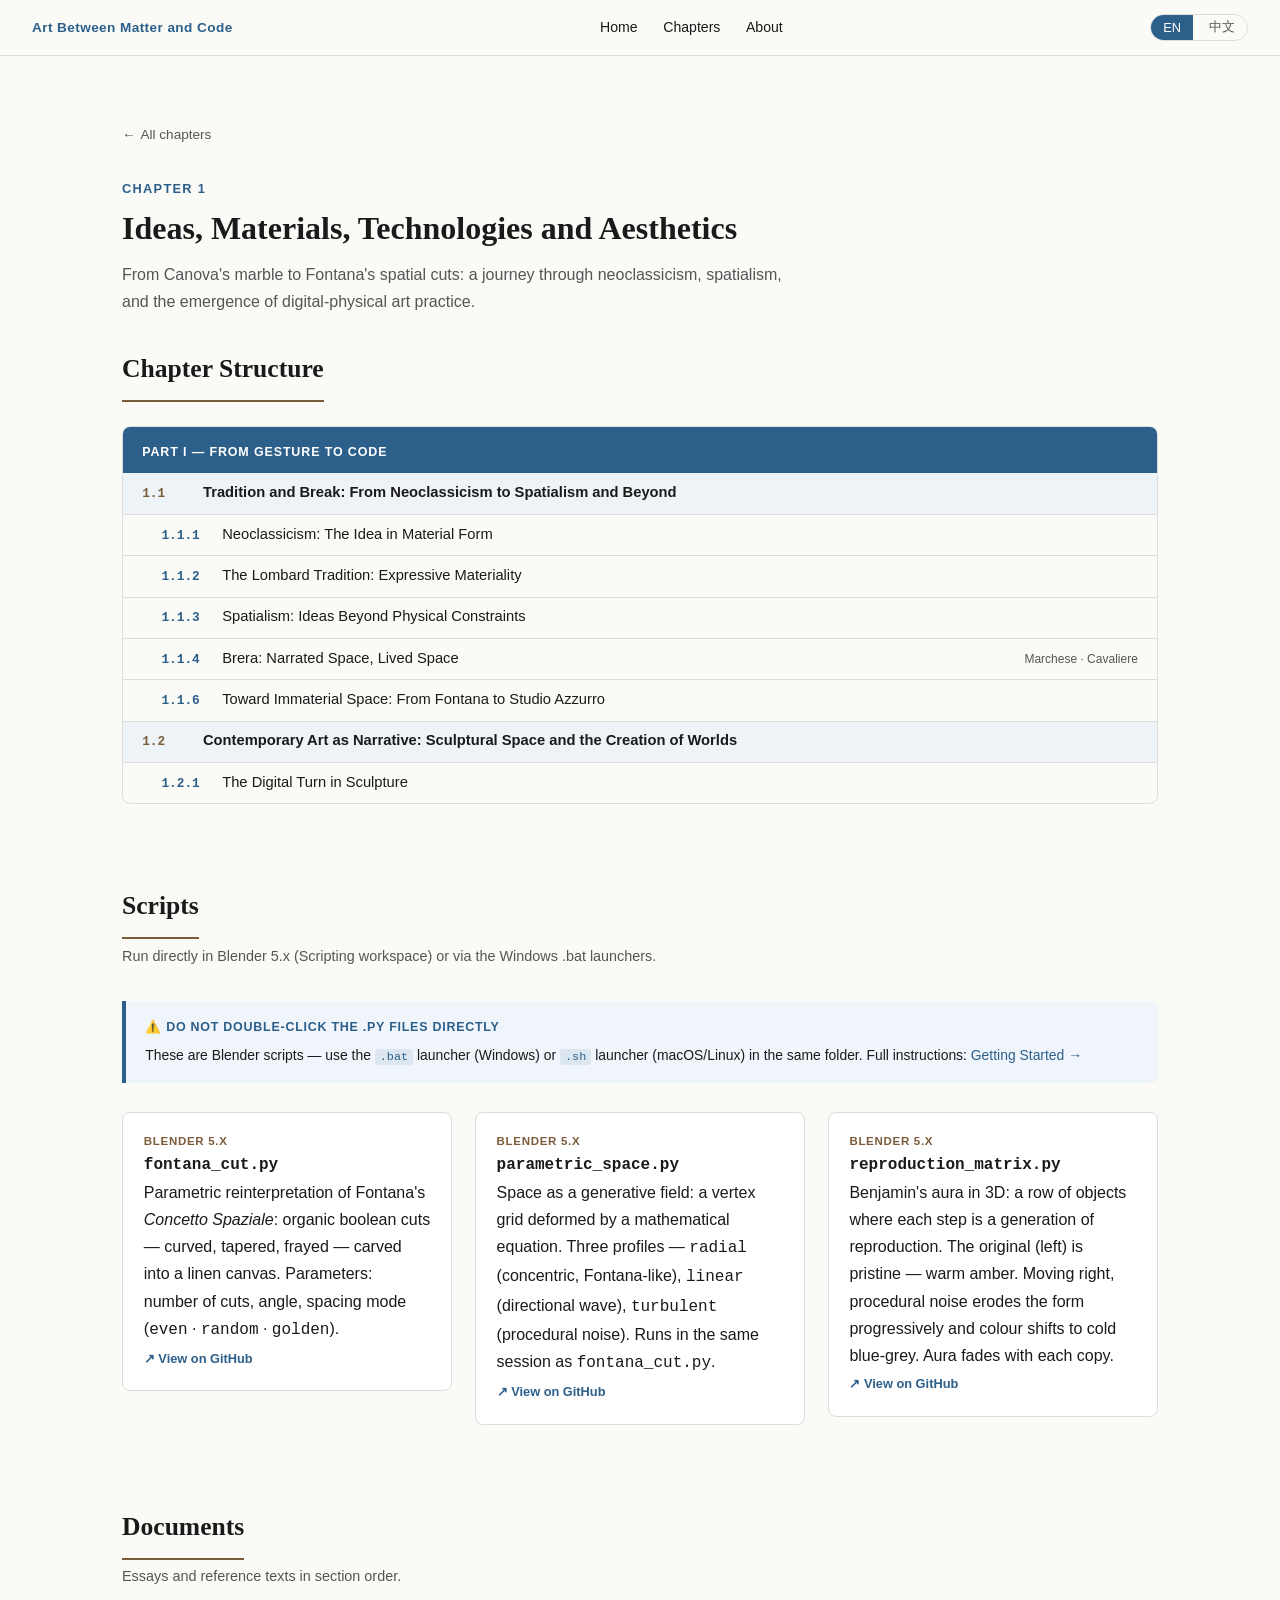
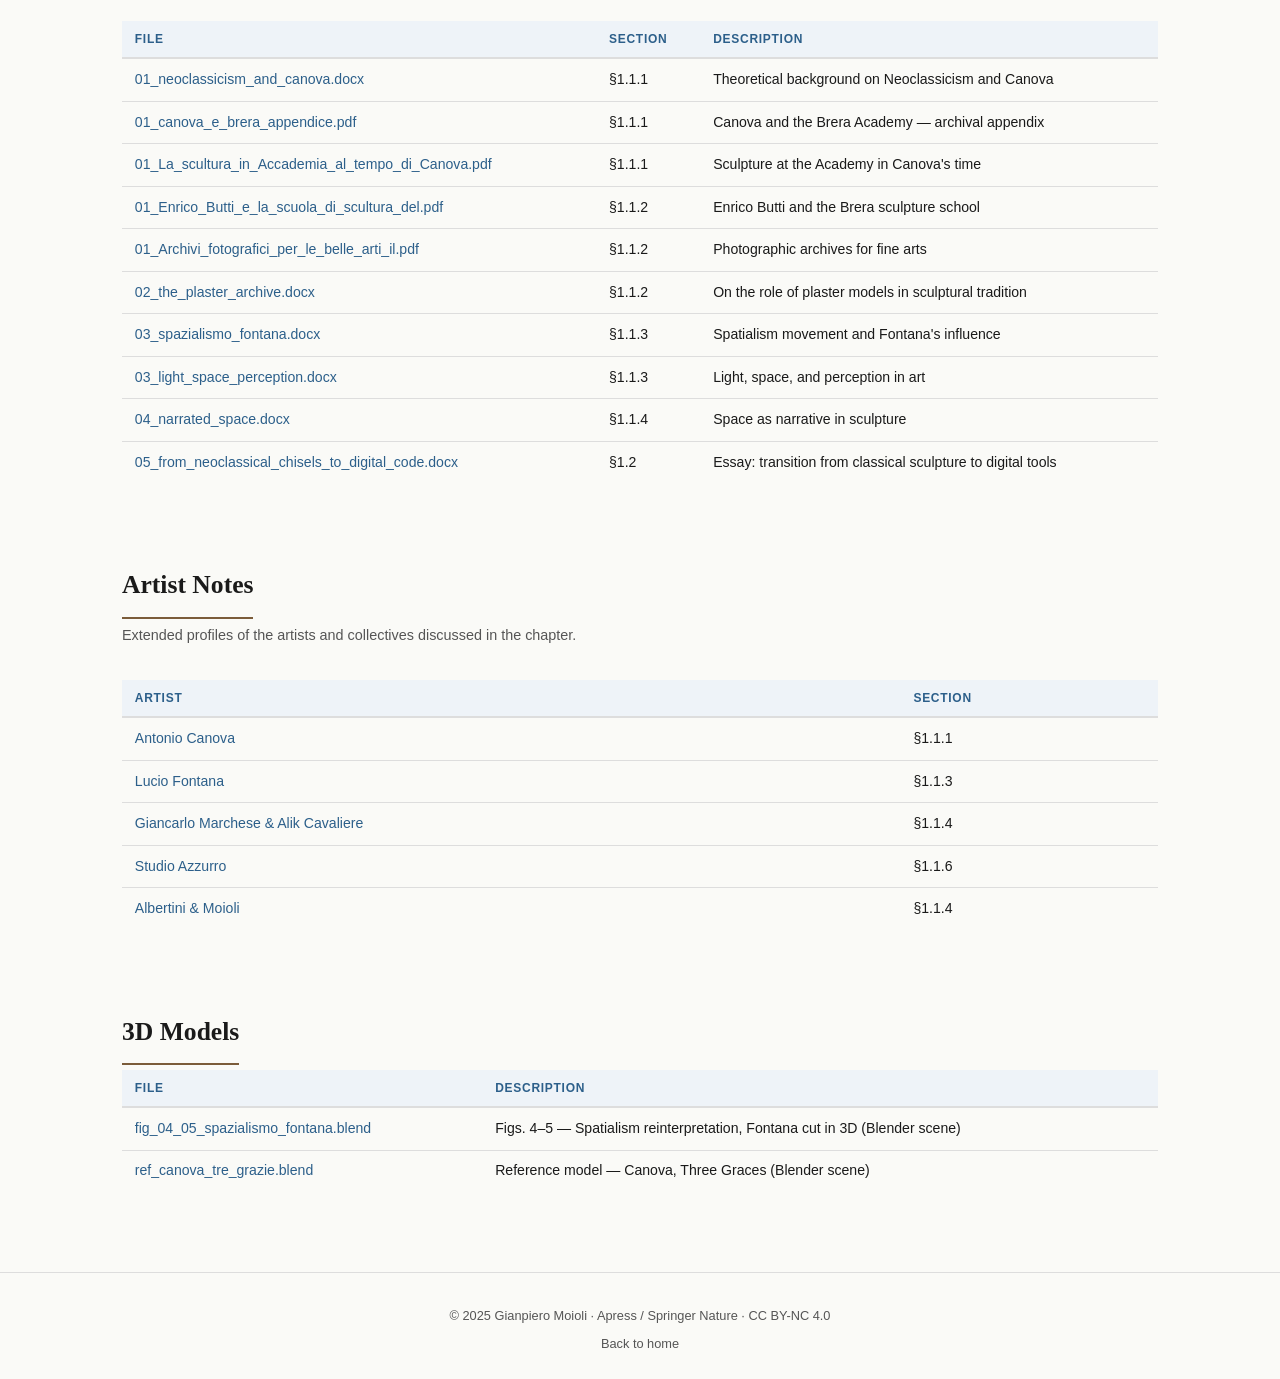
==== commit b1cfe725: "ch01: restore short script cards, move param tables to GitHub README Cards back to brief description" ====
--- a/chapters/01.html
+++ b/chapters/01.html
@@ -296,195 +296,42 @@
 
   <div class="script-grid">
 
-    <!-- ── fontana_cut.py ── -->
     <div class="script-card">
-      <div class="script-card-header">
-        <div class="env">Blender 5.x</div>
-        <h3>fontana_cut.py</h3>
-        <a class="dl-link"
-           href="https://github.com/Apress/Art-Between-Matter-and-Code/blob/main/01/scripts/fontana_cut.py"
-           target="_blank" rel="noopener">↗ View on GitHub</a>
-      </div>
-      <p class="what"
-         data-en="A procedural reinterpretation of Lucio Fontana's <em>Concetto Spaziale</em>. The script builds a vertical linen canvas (a thin manifold cube) and carves into it a series of organic cuts using Blender's boolean DIFFERENCE modifier. Each blade is a custom bmesh volume: its spine follows a gentle sine curve, the width tapers to zero at both tips, and each edge carries independent noise — reproducing the <em>slabbrato</em>, the frayed, torn quality of a real Fontana cut. Run it from the Scripting workspace or via the included launcher."
-         data-zh="对卢乔·丰塔纳《空间概念》的程序化重新诠释。脚本构建一块垂直亚麻画布（薄实体方块），并通过Blender的布尔差集修改器刻入一系列有机切口。每个刀刃是自定义bmesh体积：脊线沿正弦曲线弯曲，宽度在两端渐变为零，两侧边缘各自带有噪波——再现真实丰塔纳切口的<em>slabbrato</em>（撕裂、毛边）质感。">
-        A procedural reinterpretation of Lucio Fontana's <em>Concetto Spaziale</em>. The script builds a vertical linen canvas (a thin manifold cube) and carves into it a series of organic cuts using Blender's boolean DIFFERENCE modifier. Each blade is a custom bmesh volume: its spine follows a gentle sine curve, the width tapers to zero at both tips, and each edge carries independent noise — reproducing the <em>slabbrato</em>, the frayed, torn quality of a real Fontana cut.
+      <div class="env">Blender 5.x</div>
+      <h3>fontana_cut.py</h3>
+      <p data-en="Parametric reinterpretation of Fontana's <em>Concetto Spaziale</em>: organic boolean cuts — curved, tapered, frayed — carved into a linen canvas. Parameters: number of cuts, angle, spacing mode (<code>even</code> · <code>random</code> · <code>golden</code>)."
+         data-zh="丰塔纳《空间概念》的参数化重新诠释：有机布尔切口（弯曲、渐变、毛边）刻入亚麻画布。参数：切口数量、角度、间距模式（均匀·随机·黄金比例）。">
+        Parametric reinterpretation of Fontana's <em>Concetto Spaziale</em>: organic boolean cuts — curved, tapered, frayed — carved into a linen canvas. Parameters: number of cuts, angle, spacing mode (<code>even</code> · <code>random</code> · <code>golden</code>).
       </p>
-      <table class="param-table">
-        <thead>
-          <tr>
-            <th data-en="Parameter" data-zh="参数">Parameter</th>
-            <th data-en="Default" data-zh="默认值">Default</th>
-            <th data-en="Description" data-zh="说明">Description</th>
-          </tr>
-        </thead>
-        <tbody>
-          <tr>
-            <td><code>NUM_CUTS</code></td>
-            <td><code>5</code></td>
-            <td class="pdesc" data-en="Number of cuts (Fontana used 1–7)" data-zh="切口数量（丰塔纳常用1–7）">Number of cuts — Fontana typically used 1–7</td>
-          </tr>
-          <tr>
-            <td><code>CUT_ANGLE</code></td>
-            <td><code>10.0°</code></td>
-            <td class="pdesc" data-en="Slight lean of each blade from vertical (alternates ±)" data-zh="每个刀刃相对垂直方向的轻微倾斜（正负交替）">Slight lean from vertical — alternates ±</td>
-          </tr>
-          <tr>
-            <td><code>CUT_DEPTH</code></td>
-            <td><code>0.08</code></td>
-            <td class="pdesc" data-en="How far the blade protrudes through the canvas (Y axis)" data-zh="刀刃穿透画布的深度（Y轴）">Depth the blade protrudes through the canvas</td>
-          </tr>
-          <tr>
-            <td><code>CUT_WIDTH</code></td>
-            <td><code>0.015</code></td>
-            <td class="pdesc" data-en="Blade thickness — thin = sharp cut, wider = torn gap" data-zh="刀刃厚度——越薄切口越锐利">Blade thickness — thin = sharp cut, wider = torn gap</td>
-          </tr>
-          <tr>
-            <td><code>CUT_LENGTH</code></td>
-            <td><code>0.72</code></td>
-            <td class="pdesc" data-en="Cut length as fraction of canvas height (0.0–1.0)" data-zh="切口长度占画布高度的比例（0.0–1.0）">Cut length as fraction of canvas height</td>
-          </tr>
-          <tr>
-            <td><code>CANVAS_SIZE</code></td>
-            <td><code>2.0</code></td>
-            <td class="pdesc" data-en="Canvas half-extent in Blender units (total = 2 × this)" data-zh="画布半径（总尺寸 = 2 × 此值）">Canvas half-extent in Blender units</td>
-          </tr>
-          <tr>
-            <td><code>SPACING</code></td>
-            <td><code>"even"</code></td>
-            <td class="pdesc" data-en="Cut distribution: even | random | golden ratio" data-zh="切口间距模式：均匀 | 随机 | 黄金比例"><code>"even"</code> · <code>"random"</code> · <code>"golden"</code></td>
-          </tr>
-          <tr>
-            <td><code>SEED</code></td>
-            <td><code>42</code></td>
-            <td class="pdesc" data-en="Random seed — change to explore different organic variations" data-zh="随机种子——改变此值可探索不同的有机变体">Random seed for reproducible organic variations</td>
-          </tr>
-        </tbody>
-      </table>
-    </div>
-
-    <!-- ── parametric_space.py ── -->
+      <a class="dl-link"
+         href="https://github.com/Apress/Art-Between-Matter-and-Code/blob/main/01/scripts/fontana_cut.py"
+         target="_blank" rel="noopener">↗ View on GitHub</a>
+    </div>
+
     <div class="script-card">
-      <div class="script-card-header">
-        <div class="env">Blender 5.x</div>
-        <h3>parametric_space.py</h3>
-        <a class="dl-link"
-           href="https://github.com/Apress/Art-Between-Matter-and-Code/blob/main/01/scripts/parametric_space.py"
-           target="_blank" rel="noopener">↗ View on GitHub</a>
-      </div>
-      <p class="what"
-         data-en="Translates the chapter's central idea — <em>space as a generative field</em> — into geometry. A dense grid of vertices is deformed by a mathematical field equation, producing a membrane that ripples, bends, and expands as if responding to an energy source. Three field profiles are available: <em>radial</em> (concentric rings, like the spatial energy radiating from a Fontana cut), <em>linear</em> (directional wave, like a single incision), and <em>turbulent</em> (procedural multi-octave noise for organic, unpredictable surfaces). An optional Solidify modifier makes the result print-ready."
-         data-zh="将本章核心概念——<em>空间作为生成场</em>——转化为几何体。一组密集顶点网格被数学场方程变形，产生如同响应能量源而起伏、弯曲、扩展的薄膜。三种场模式可选：<em>径向</em>（同心环，如丰塔纳切口辐射的空间能量）、<em>线性</em>（方向性波，如单一切口）和<em>湍流</em>（程序化多八度噪波，产生有机不规则曲面）。可选的实体化修改器使结果可直接用于3D打印。">
-        Translates the chapter's central idea — <em>space as a generative field</em> — into geometry. A dense grid of vertices is deformed by a mathematical field equation, producing a membrane that ripples, bends, and expands as if responding to an energy source. Three field profiles: <em>radial</em> (concentric rings, Fontana-like), <em>linear</em> (directional wave), <em>turbulent</em> (procedural noise, organic surface). Optional Solidify makes the result print-ready.
+      <div class="env">Blender 5.x</div>
+      <h3>parametric_space.py</h3>
+      <p data-en="Space as a generative field: a vertex grid deformed by a mathematical equation. Three profiles — <code>radial</code> (concentric, Fontana-like), <code>linear</code> (directional wave), <code>turbulent</code> (procedural noise). Runs in the same session as <code>fontana_cut.py</code>."
+         data-zh="空间作为生成场：由数学方程变形的顶点网格。三种模式——径向（同心，丰塔纳风格）、线性（方向波）、湍流（程序噪波）。可与fontana_cut.py在同一会话中运行。">
+        Space as a generative field: a vertex grid deformed by a mathematical equation. Three profiles — <code>radial</code> (concentric, Fontana-like), <code>linear</code> (directional wave), <code>turbulent</code> (procedural noise). Runs in the same session as <code>fontana_cut.py</code>.
       </p>
-      <table class="param-table">
-        <thead>
-          <tr>
-            <th data-en="Parameter" data-zh="参数">Parameter</th>
-            <th data-en="Default" data-zh="默认值">Default</th>
-            <th data-en="Description" data-zh="说明">Description</th>
-          </tr>
-        </thead>
-        <tbody>
-          <tr>
-            <td><code>GRID_DENSITY</code></td>
-            <td><code>40</code></td>
-            <td class="pdesc" data-en="Vertices per side — 40 = 1 600 points (resolution of the spatial fabric)" data-zh="每边顶点数——40 = 1600个点（空间织物的分辨率）">Vertices per side — 40 = 1 600 points</td>
-          </tr>
-          <tr>
-            <td><code>GRID_SIZE</code></td>
-            <td><code>4.0</code></td>
-            <td class="pdesc" data-en="Total extent of the field in Blender units" data-zh="场的总范围（Blender单位）">Total extent in Blender units</td>
-          </tr>
-          <tr>
-            <td><code>WAVE_AMPLITUDE</code></td>
-            <td><code>0.35</code></td>
-            <td class="pdesc" data-en="Height of the field deformation — spatial energy intensity" data-zh="场变形高度——空间能量强度">Height of field deformation — energy intensity</td>
-          </tr>
-          <tr>
-            <td><code>WAVE_FREQUENCY</code></td>
-            <td><code>2.5</code></td>
-            <td class="pdesc" data-en="Oscillation cycles across the grid — compression of spatial rhythm" data-zh="网格上的振荡周期——空间节奏的密度">Oscillation cycles — compression of spatial rhythm</td>
-          </tr>
-          <tr>
-            <td><code>FIELD_PROFILE</code></td>
-            <td><code>"radial"</code></td>
-            <td class="pdesc" data-en="Field shape: radial (concentric) | linear (directional) | turbulent (noise)" data-zh="场形状：radial（同心）| linear（方向）| turbulent（噪波）"><code>"radial"</code> · <code>"linear"</code> · <code>"turbulent"</code></td>
-          </tr>
-          <tr>
-            <td><code>NOISE_SCALE</code></td>
-            <td><code>1.8</code></td>
-            <td class="pdesc" data-en="Turbulence detail scale (active when FIELD_PROFILE = "turbulent")" data-zh="湍流细节比例（FIELD_PROFILE = "turbulent" 时生效）">Turbulence detail scale — turbulent mode only</td>
-          </tr>
-          <tr>
-            <td><code>SOLIDIFY</code></td>
-            <td><code>True</code></td>
-            <td class="pdesc" data-en="Add thickness to the surface (print/fabrication ready)" data-zh="为曲面添加厚度（适合打印/制造）">Add thickness — makes the surface print-ready</td>
-          </tr>
-          <tr>
-            <td><code>EMIT_PARTICLES</code></td>
-            <td><code>False</code></td>
-            <td class="pdesc" data-en="Add a particle system to visualise energy propagation" data-zh="添加粒子系统以可视化能量传播">Particle system — visualise energy propagation</td>
-          </tr>
-        </tbody>
-      </table>
-      <div class="workflow-note"
-           data-en="<strong>Workflow note:</strong> this script is designed to run <em>in the same Blender session</em> as <code>fontana_cut.py</code>. It removes only the default startup objects (Cube, Camera, Light) and leaves the FontanaCanvas untouched — so both scripts can coexist in one scene."
-           data-zh="<strong>工作流提示：</strong>此脚本设计为与 <code>fontana_cut.py</code> <em>在同一Blender会话中</em>运行。它只移除默认启动对象（Cube、Camera、Light），不会删除FontanaCanvas——两个脚本可共存于同一场景中。">
-        <strong>Workflow note:</strong> designed to run <em>in the same Blender session</em> as <code>fontana_cut.py</code>. It removes only the default startup objects (Cube, Camera, Light) and leaves the FontanaCanvas untouched — both scripts can coexist in one scene.
-      </div>
-    </div>
-    <!-- ── reproduction_matrix.py ── -->
+      <a class="dl-link"
+         href="https://github.com/Apress/Art-Between-Matter-and-Code/blob/main/01/scripts/parametric_space.py"
+         target="_blank" rel="noopener">↗ View on GitHub</a>
+    </div>
+
     <div class="script-card">
-      <div class="script-card-header">
-        <div class="env">Blender 5.x</div>
-        <h3>reproduction_matrix.py</h3>
-        <a class="dl-link"
-           href="https://github.com/Apress/Art-Between-Matter-and-Code/blob/main/01/scripts/reproduction_matrix.py"
-           target="_blank" rel="noopener">↗ View on GitHub</a>
-      </div>
-      <p class="what"
-         data-en="A three-dimensional visualisation of Walter Benjamin's thesis on the aura of the artwork. A row of objects represents successive generations of reproduction: the leftmost is the unique original — pristine form, warm amber material, full aura. Moving right, Musgrave procedural noise displaces the surface progressively, eroding the form until the last copy is unrecognisable. Material colour shifts from warm ochre to cold blue-grey, mapping temperature to the presence or absence of aura."
-         data-zh="对沃尔特·本雅明《机械复制时代的艺术作品》论点的三维可视化。一排对象代表连续复制的世代：最左侧是独一无二的原作——形态完整，材质温暖，灵光完整。向右移动，穆斯格雷夫程序噪波逐步扭曲表面，直至最后一个副本面目全非。材质颜色从暖赭色渐变为冷蓝灰色，以温度映射灵光的有无。">
-        A three-dimensional visualisation of Walter Benjamin's thesis: a row of objects representing successive generations of reproduction. The original (left) is pristine — warm amber, full aura. Moving right, Musgrave noise erodes the form progressively. Material colour shifts from warm ochre to cold blue-grey — temperature mapping the presence or absence of aura.
+      <div class="env">Blender 5.x</div>
+      <h3>reproduction_matrix.py</h3>
+      <p data-en="Benjamin's aura in 3D: a row of objects where each step is a generation of reproduction. The original (left) is pristine — warm amber. Moving right, procedural noise erodes the form progressively and colour shifts to cold blue-grey. Aura fades with each copy."
+         data-zh="本雅明灵光的3D化：一排对象，每一步代表一代复制品。原作（左）形态完整、色调温暖；向右，程序噪波逐步侵蚀形态，颜色转为冷蓝灰——灵光随复制消散。">
+        Benjamin's aura in 3D: a row of objects where each step is a generation of reproduction. The original (left) is pristine — warm amber. Moving right, procedural noise erodes the form and colour shifts to cold blue-grey. Aura fades with each copy.
       </p>
-      <table class="param-table">
-        <thead>
-          <tr>
-            <th data-en="Parameter" data-zh="参数">Parameter</th>
-            <th data-en="Default" data-zh="默认值">Default</th>
-            <th data-en="Description" data-zh="说明">Description</th>
-          </tr>
-        </thead>
-        <tbody>
-          <tr>
-            <td><code>NUM_COPIES</code></td>
-            <td><code>7</code></td>
-            <td class="pdesc" data-en="Total objects in the matrix (original + N−1 reproductions)" data-zh="矩阵中的对象总数（原作 + N−1 个副本）">Total objects — original + N−1 reproductions</td>
-          </tr>
-          <tr>
-            <td><code>BASE_FORM</code></td>
-            <td><code>"sphere"</code></td>
-            <td class="pdesc" data-en="Starting shape: sphere | cube | torus" data-zh="起始形状：sphere（球体）| cube（立方体）| torus（圆环）"><code>"sphere"</code> · <code>"cube"</code> · <code>"torus"</code></td>
-          </tr>
-          <tr>
-            <td><code>MAX_NOISE</code></td>
-            <td><code>0.55</code></td>
-            <td class="pdesc" data-en="Maximum displacement strength on the last copy — 0.0 = identical copies" data-zh="最后一个副本的最大位移强度——0.0 = 完全相同的副本">Displacement strength at the last generation</td>
-          </tr>
-          <tr>
-            <td><code>SPACING</code></td>
-            <td><code>1.6</code></td>
-            <td class="pdesc" data-en="Distance between objects in Blender units" data-zh="对象之间的距离（Blender单位）">Distance between objects in Blender units</td>
-          </tr>
-          <tr>
-            <td><code>SEED</code></td>
-            <td><code>17</code></td>
-            <td class="pdesc" data-en="Random seed — each seed produces a different degradation path" data-zh="随机种子——不同的种子产生不同的退化路径">Random seed — change to explore degradation variants</td>
-          </tr>
-        </tbody>
-      </table>
-    </div>
+      <a class="dl-link"
+         href="https://github.com/Apress/Art-Between-Matter-and-Code/blob/main/01/scripts/reproduction_matrix.py"
+         target="_blank" rel="noopener">↗ View on GitHub</a>
+    </div>
+
   </div>
 </section>
 
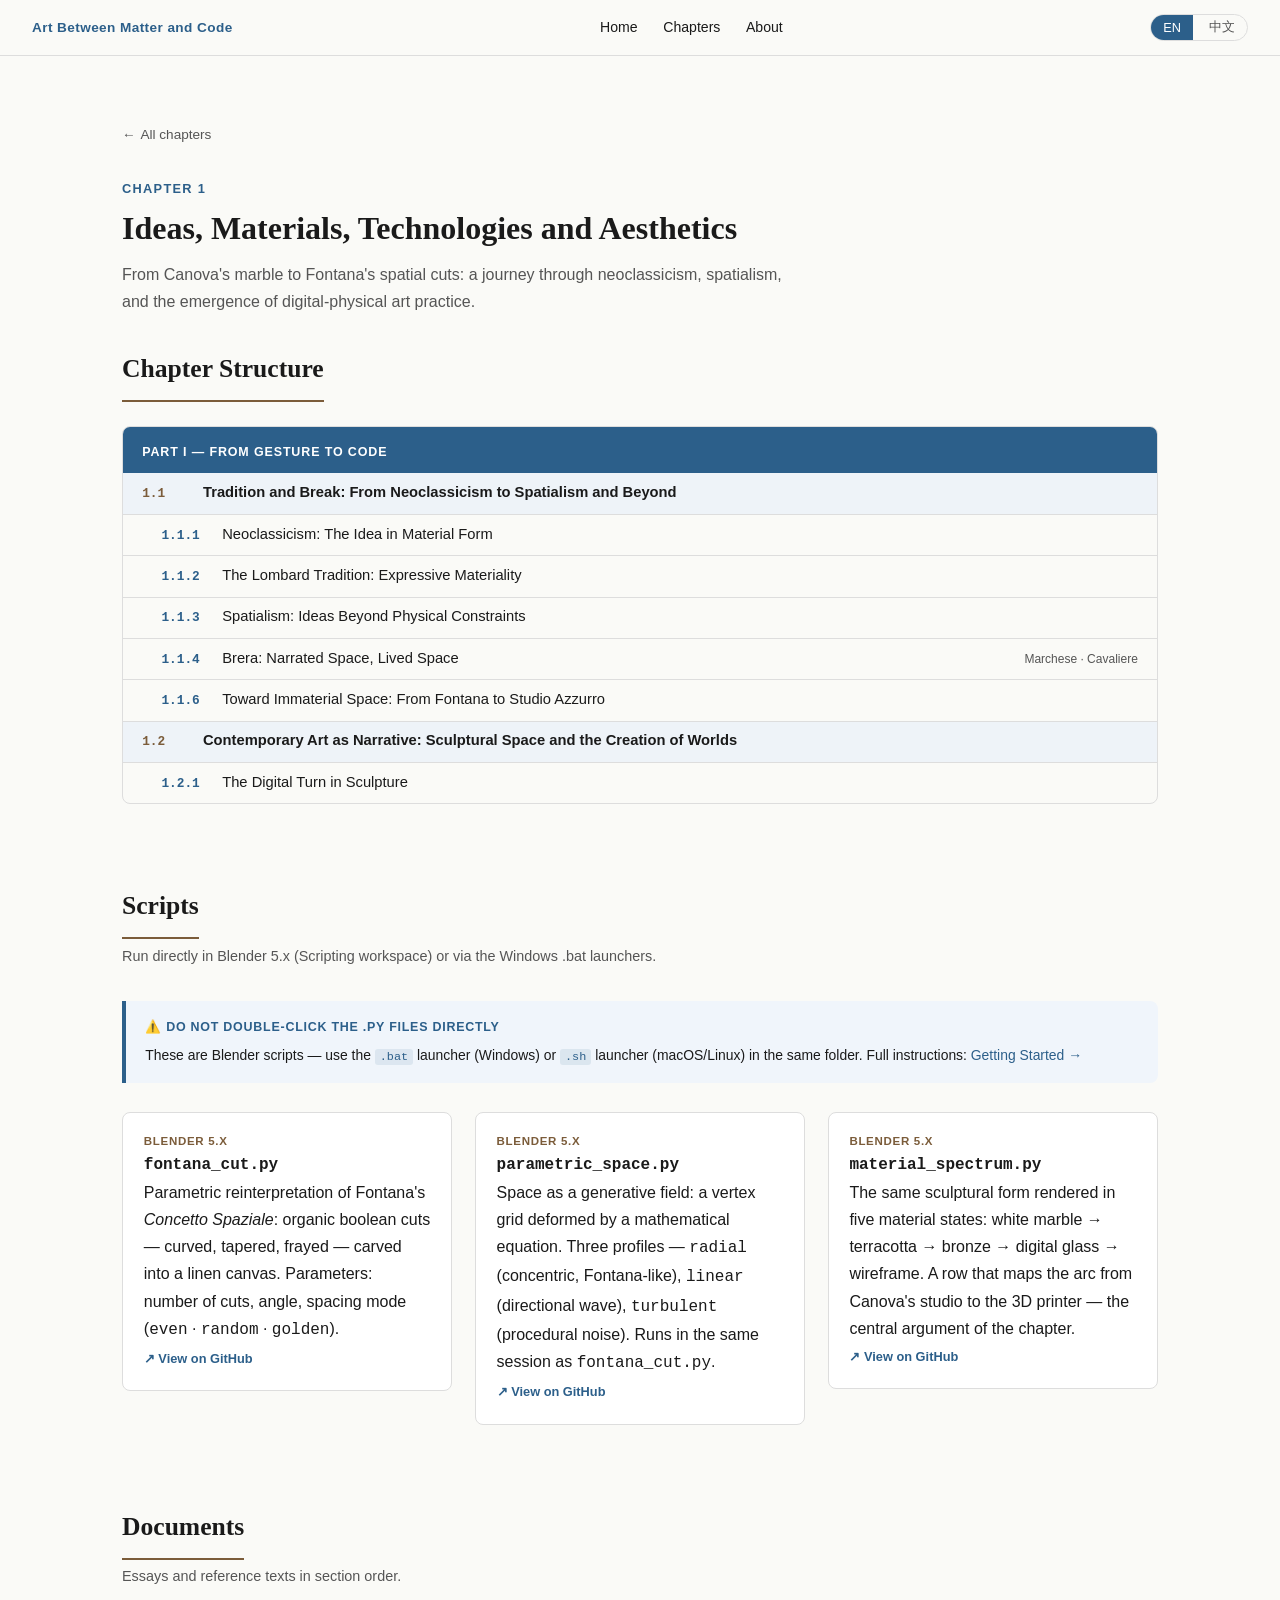
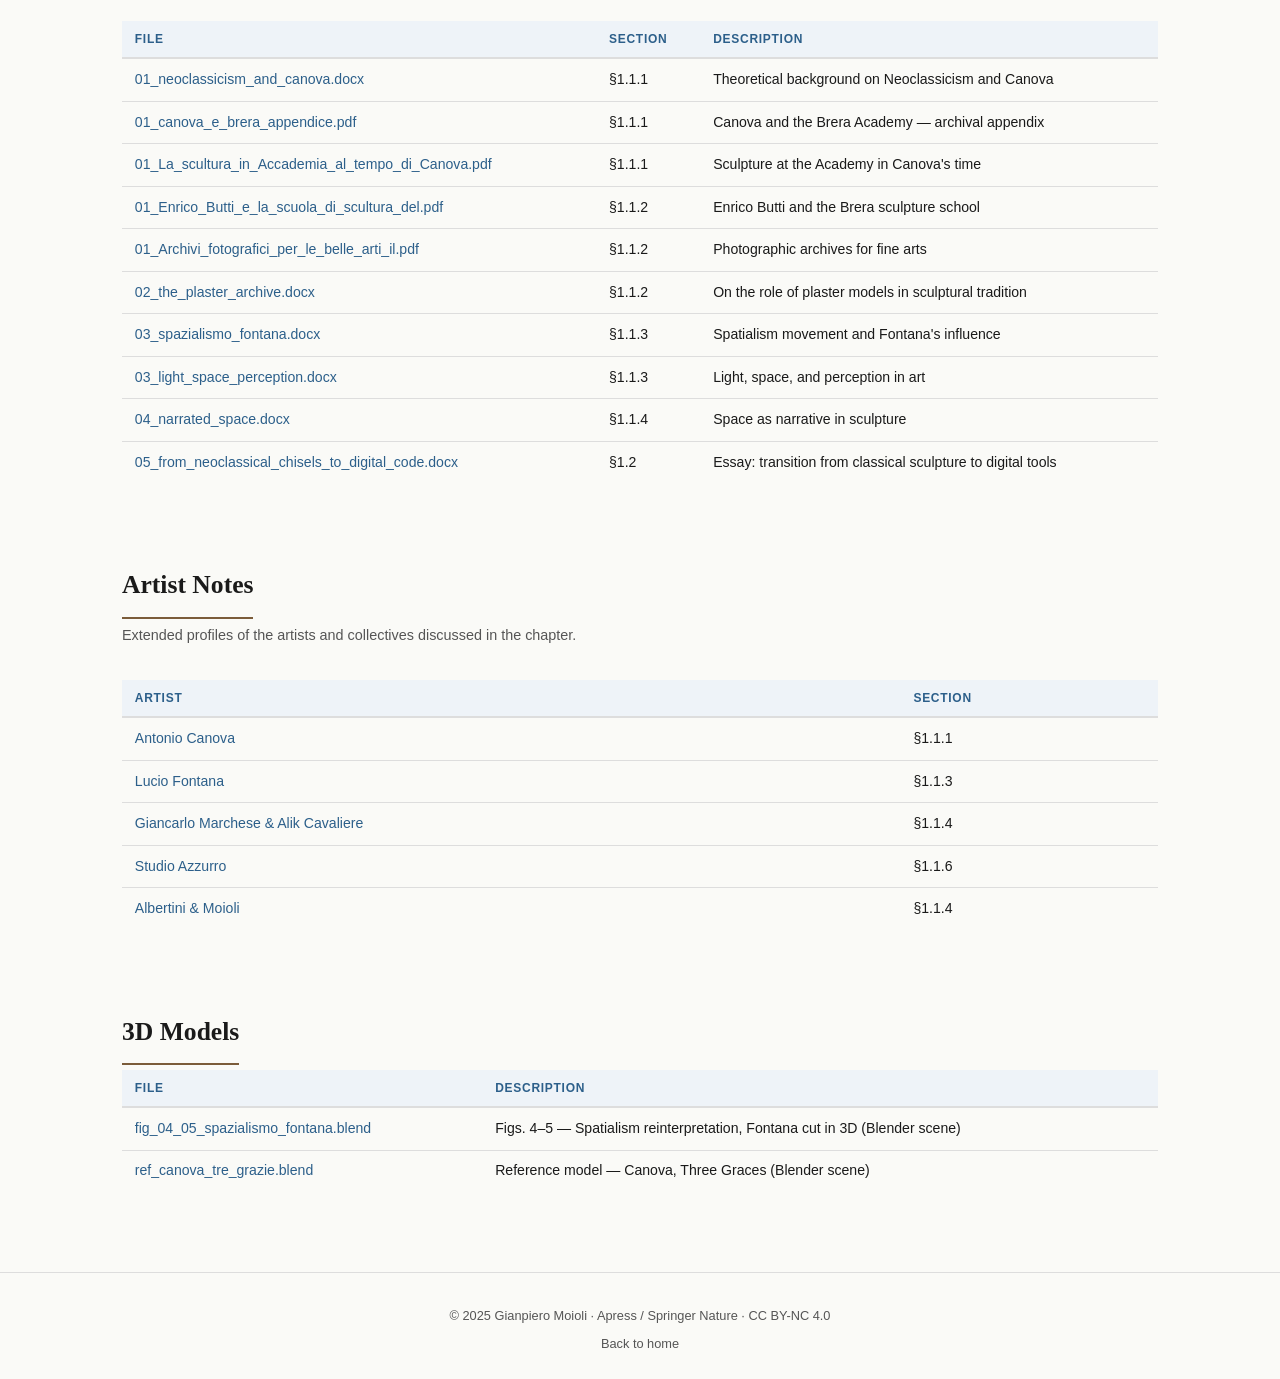
==== commit 49e88c93: "ch01: swap reproduction_matrix card for material_spectrum New card: same form in 5 material states (" ====
--- a/chapters/01.html
+++ b/chapters/01.html
@@ -322,13 +322,13 @@
 
     <div class="script-card">
       <div class="env">Blender 5.x</div>
-      <h3>reproduction_matrix.py</h3>
-      <p data-en="Benjamin's aura in 3D: a row of objects where each step is a generation of reproduction. The original (left) is pristine — warm amber. Moving right, procedural noise erodes the form progressively and colour shifts to cold blue-grey. Aura fades with each copy."
-         data-zh="本雅明灵光的3D化：一排对象，每一步代表一代复制品。原作（左）形态完整、色调温暖；向右，程序噪波逐步侵蚀形态，颜色转为冷蓝灰——灵光随复制消散。">
-        Benjamin's aura in 3D: a row of objects where each step is a generation of reproduction. The original (left) is pristine — warm amber. Moving right, procedural noise erodes the form and colour shifts to cold blue-grey. Aura fades with each copy.
+      <h3>material_spectrum.py</h3>
+      <p data-en="The same sculptural form rendered in five material states: white marble → terracotta → bronze → digital glass → wireframe. A row that maps the arc from Canova's studio to the 3D printer — the central argument of the chapter."
+         data-zh="同一雕塑形态以五种材质状态呈现：白色大理石→陶土→青铜→数字玻璃→线框网格。一列对象，映射从卡诺瓦工作室到3D打印机的弧线——本章的核心论点。">
+        The same sculptural form rendered in five material states: white marble → terracotta → bronze → digital glass → wireframe. A row that maps the arc from Canova's studio to the 3D printer — the central argument of the chapter.
       </p>
       <a class="dl-link"
-         href="https://github.com/Apress/Art-Between-Matter-and-Code/blob/main/01/scripts/reproduction_matrix.py"
+         href="https://github.com/Apress/Art-Between-Matter-and-Code/blob/main/01/scripts/material_spectrum.py"
          target="_blank" rel="noopener">↗ View on GitHub</a>
     </div>
 
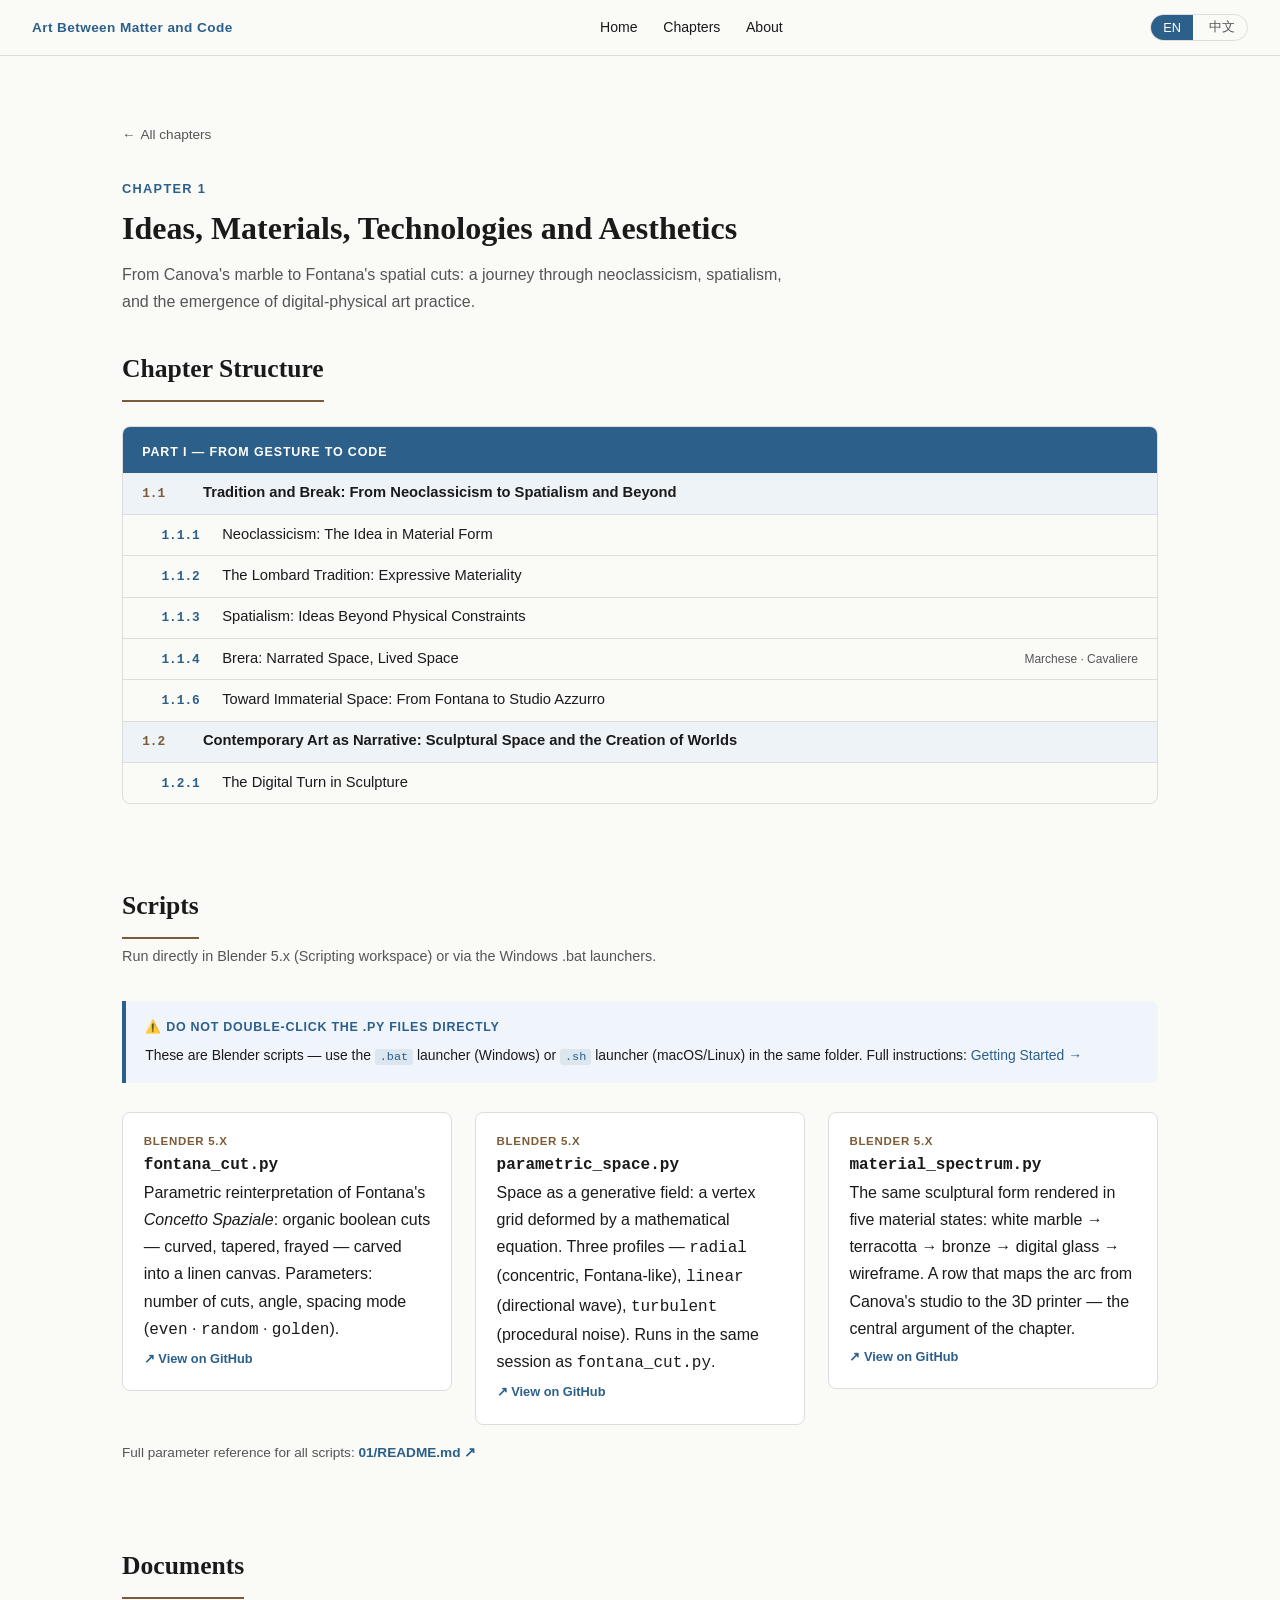
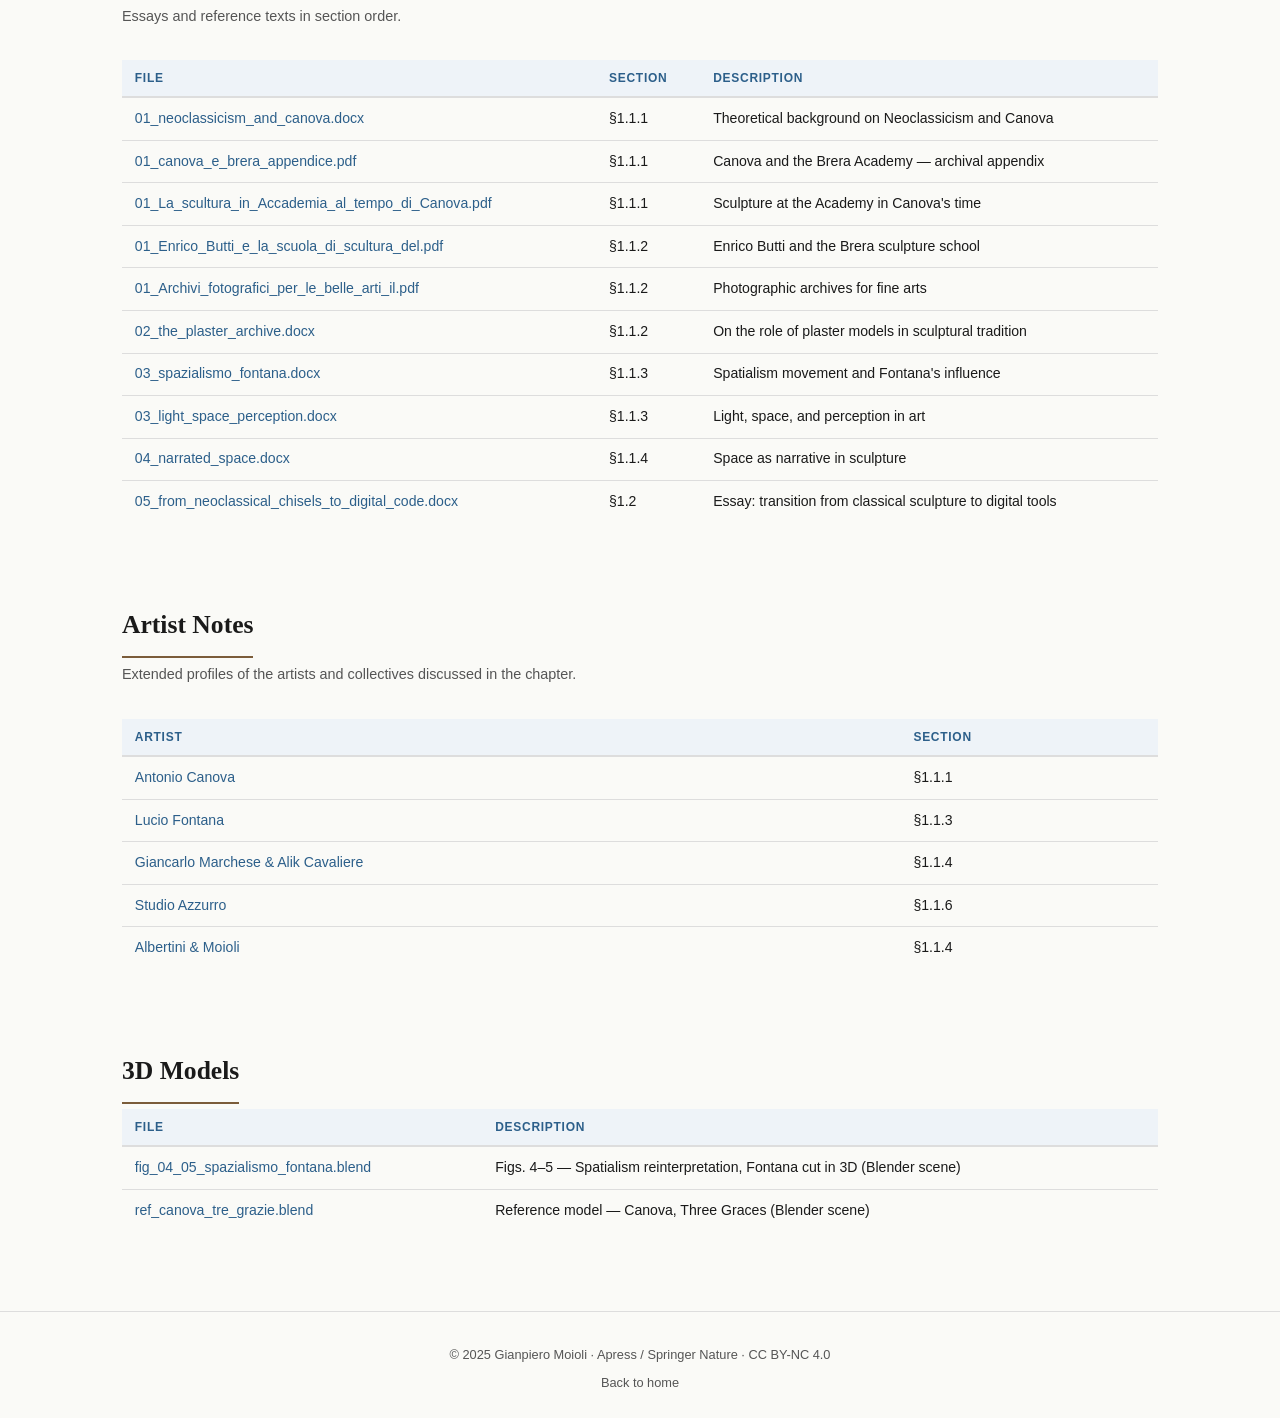
==== commit 8dfd1985: "ch01: add README link below script cards Points to 01/README.md on GitHub for full parameter tables." ====
--- a/chapters/01.html
+++ b/chapters/01.html
@@ -333,6 +333,15 @@
     </div>
 
   </div>
+
+  <p style="margin-top:1rem;font-size:.85rem;color:var(--sub);">
+    <span data-en="Full parameter reference for all scripts:" data-zh="所有脚本的完整参数说明：">Full parameter reference for all scripts:</span>
+    <a href="https://github.com/Apress/Art-Between-Matter-and-Code/blob/main/01/README.md"
+       target="_blank" rel="noopener" style="color:var(--accent);font-weight:600;">
+      01/README.md ↗
+    </a>
+  </p>
+
 </section>
 
 <!-- DOCUMENTS -->
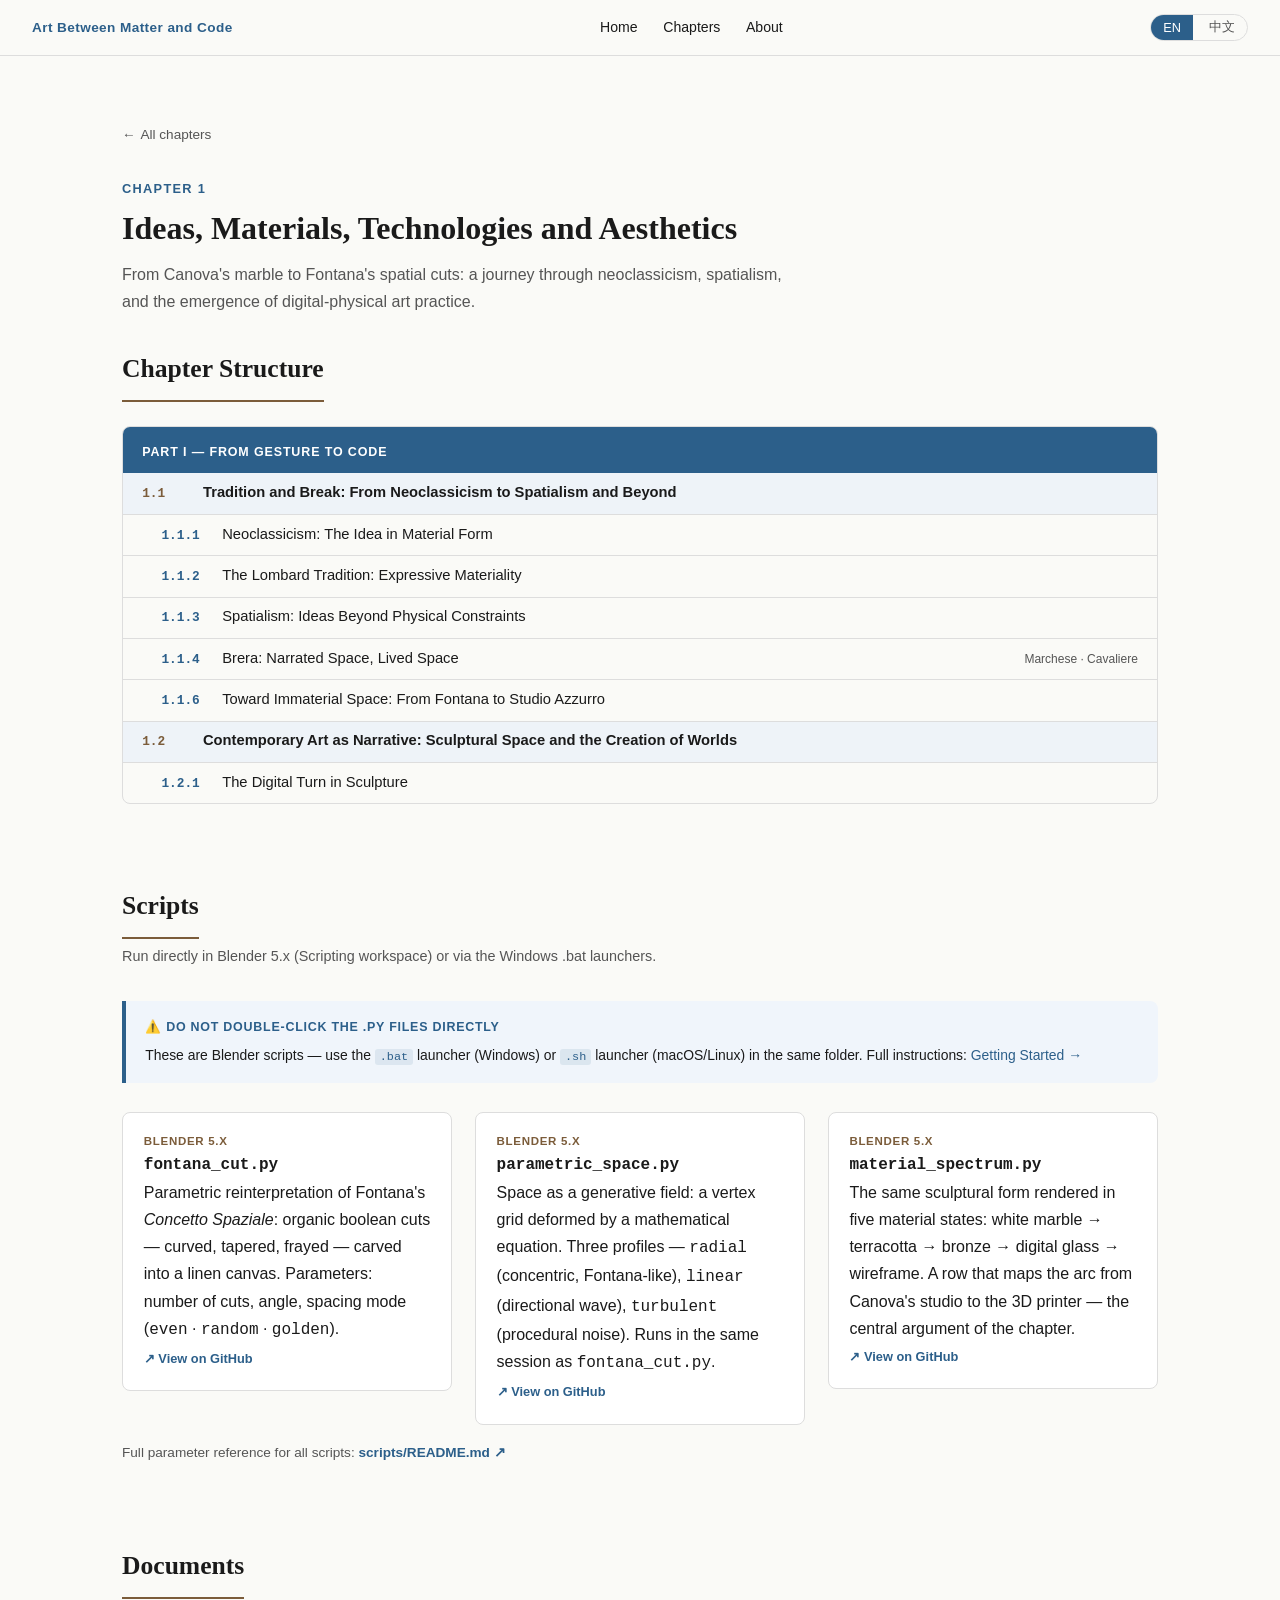
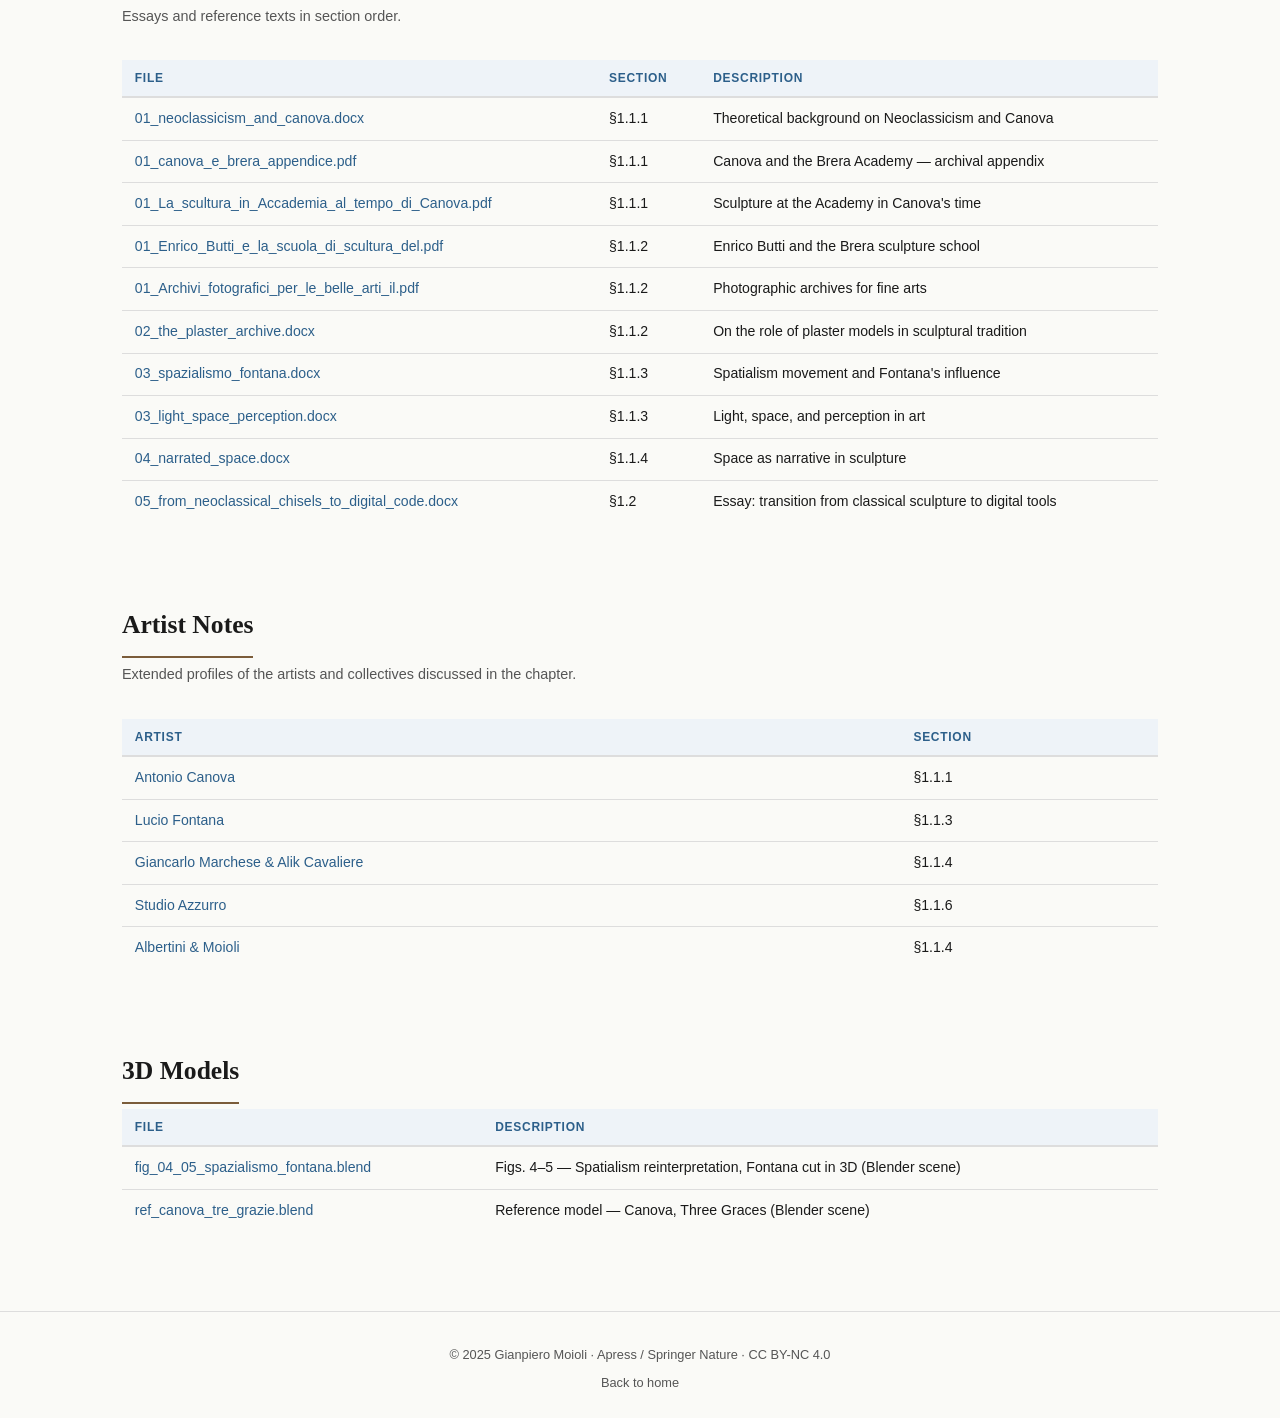
==== commit acb1c3f6: "ch01: update README link to scripts/README.md Co-Authored-By: Claude Sonnet 4.6 <noreply@anthropic.c" ====
--- a/chapters/01.html
+++ b/chapters/01.html
@@ -336,9 +336,9 @@
 
   <p style="margin-top:1rem;font-size:.85rem;color:var(--sub);">
     <span data-en="Full parameter reference for all scripts:" data-zh="所有脚本的完整参数说明：">Full parameter reference for all scripts:</span>
-    <a href="https://github.com/Apress/Art-Between-Matter-and-Code/blob/main/01/README.md"
+    <a href="https://github.com/Apress/Art-Between-Matter-and-Code/blob/main/01/scripts/README.md"
        target="_blank" rel="noopener" style="color:var(--accent);font-weight:600;">
-      01/README.md ↗
+      scripts/README.md ↗
     </a>
   </p>
 
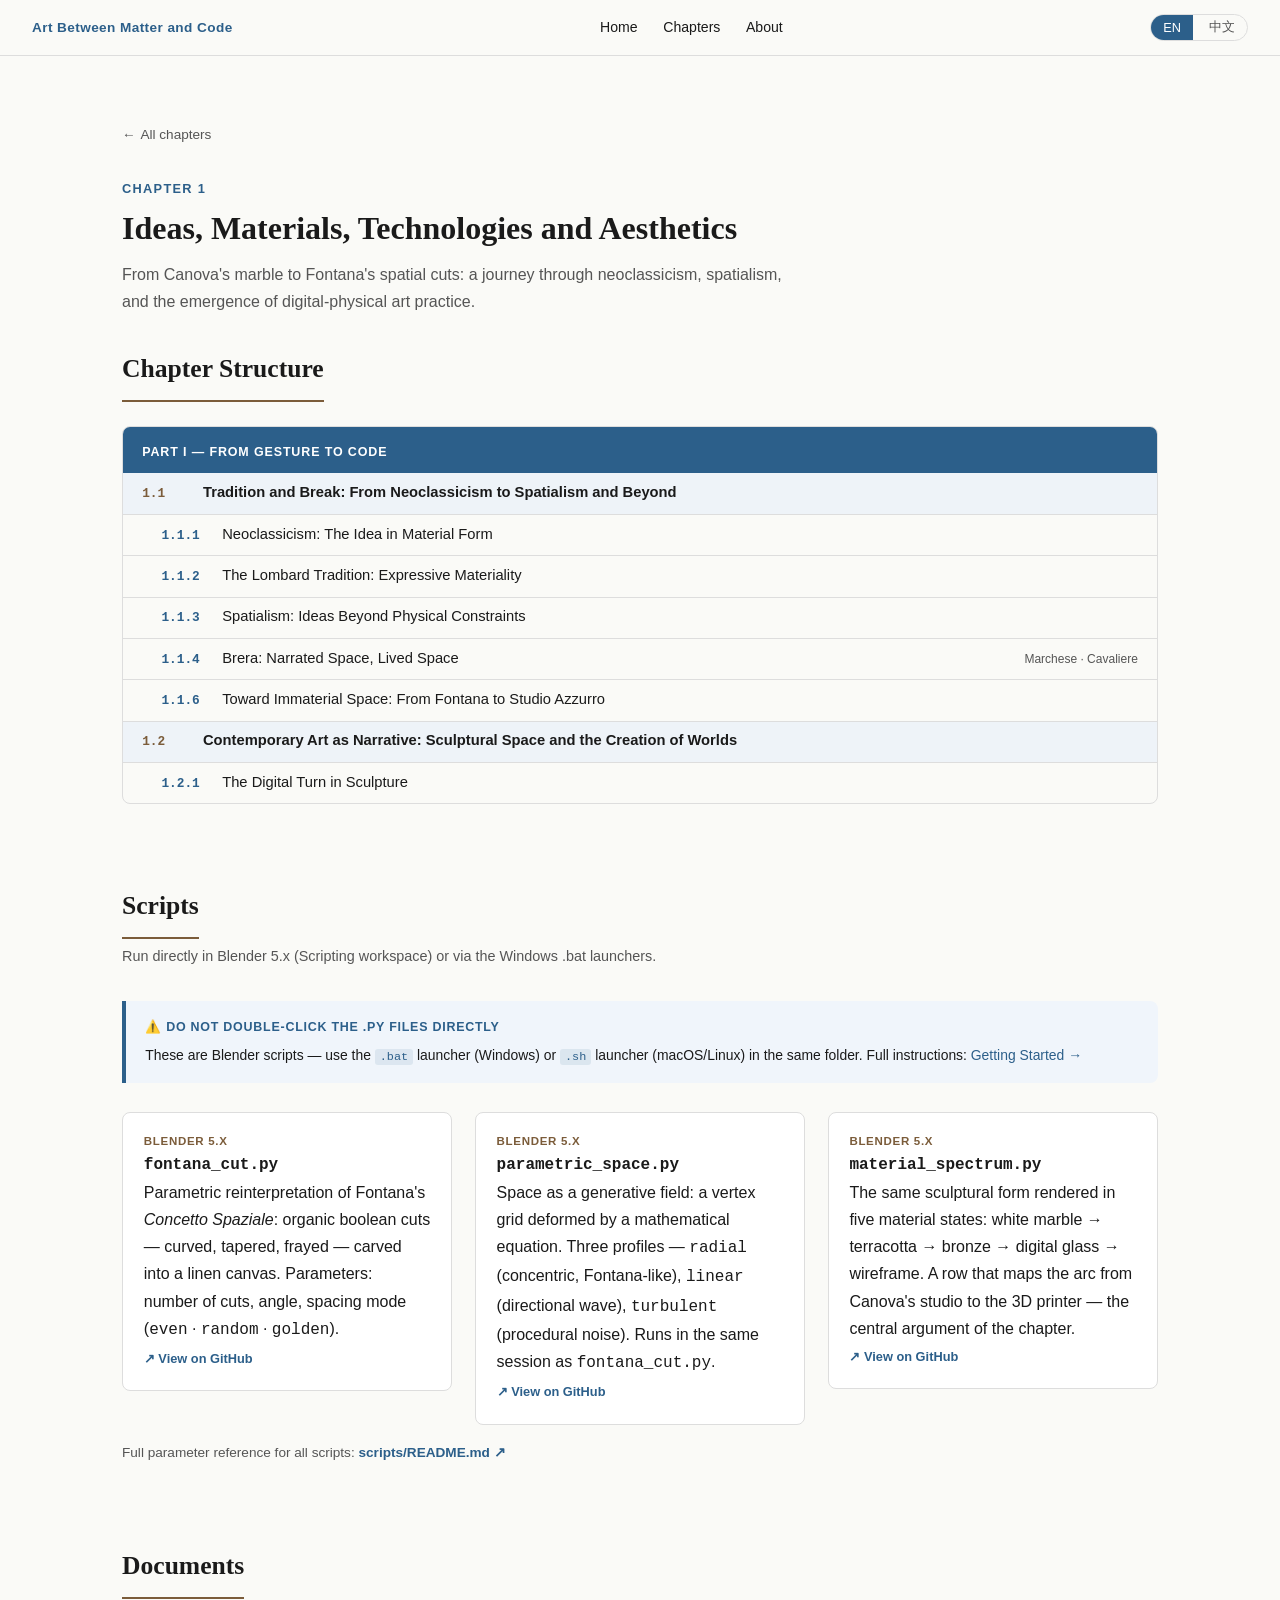
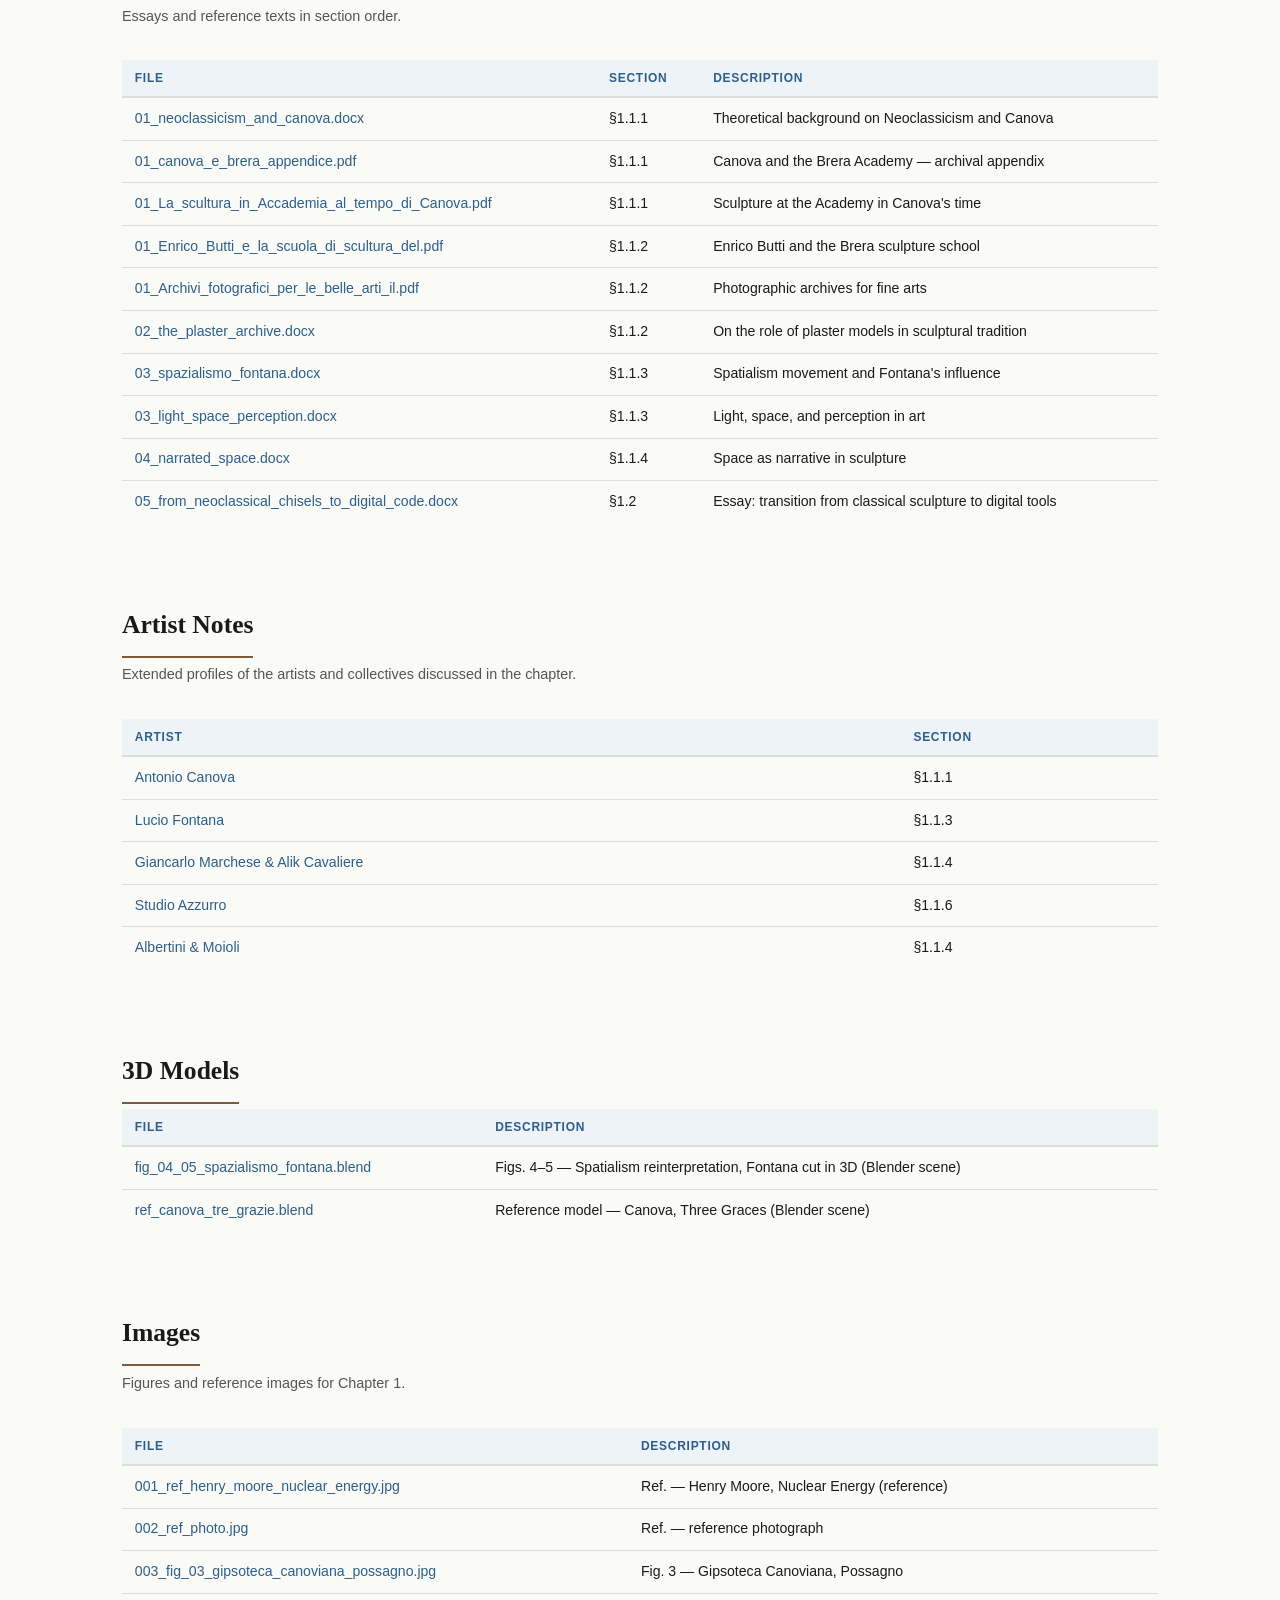
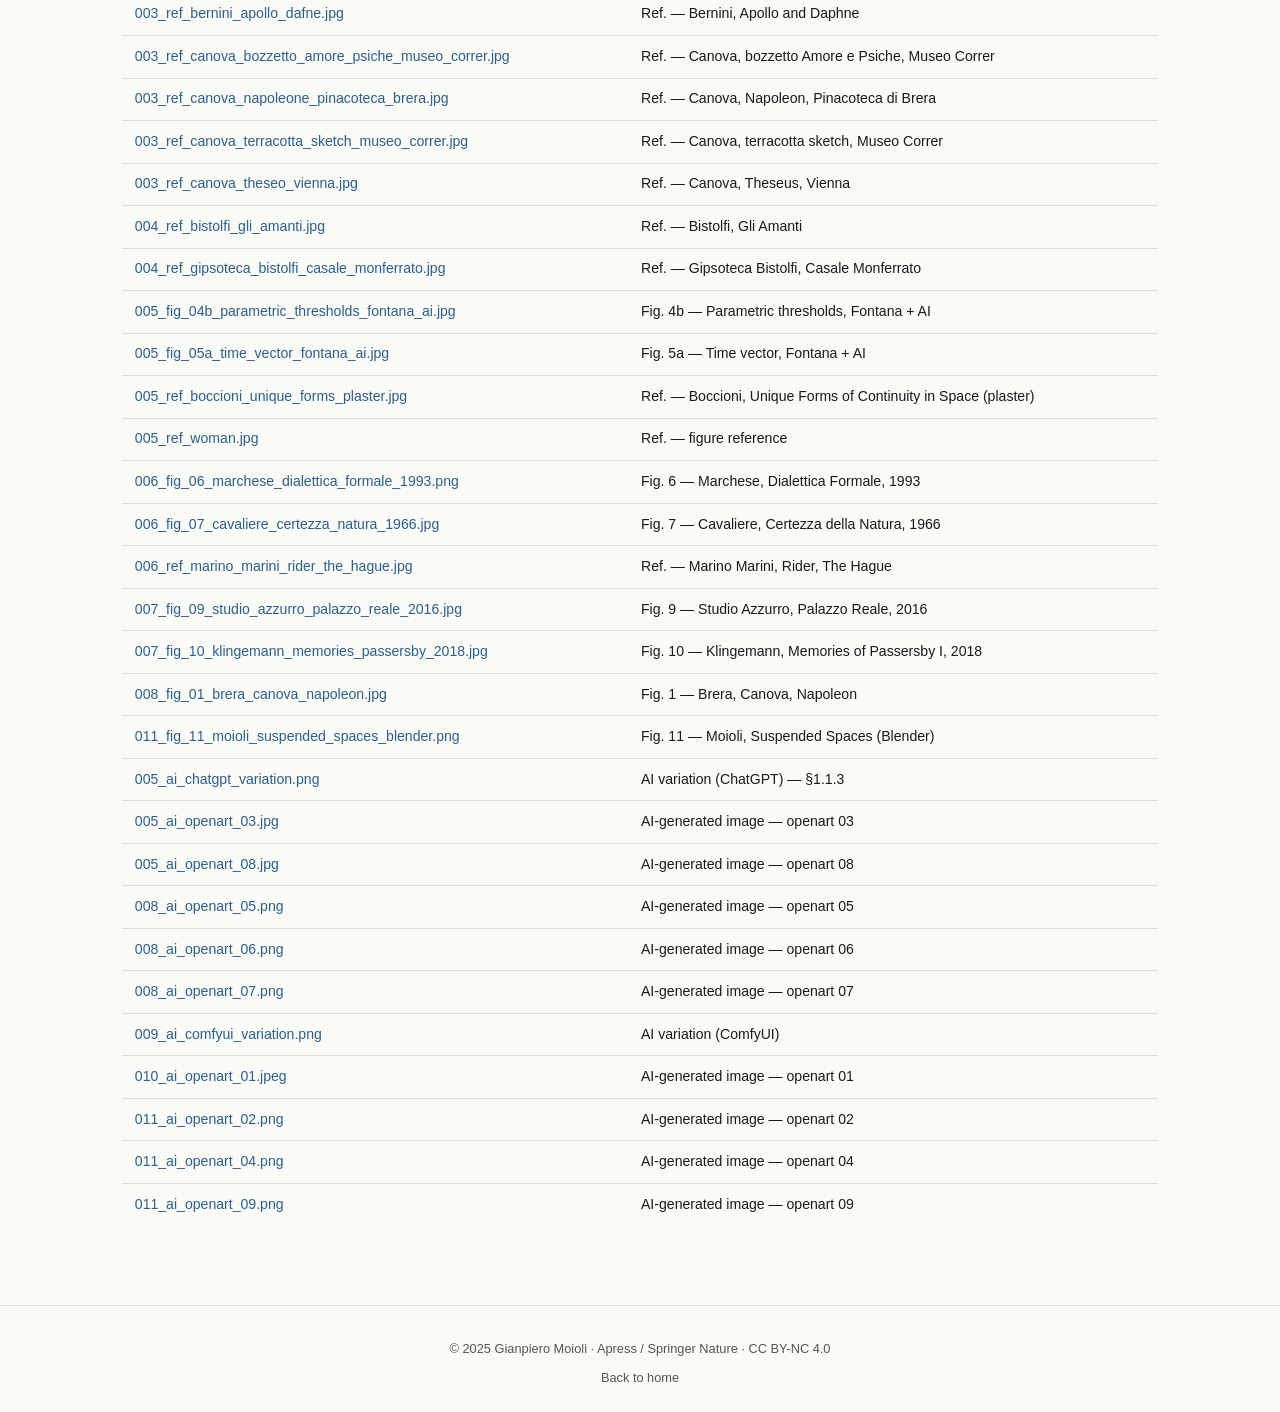
==== commit 552c79c0: "ch01+ch02: add Images section listing all images in repo Ch01: 32 figures and reference images. Ch02" ====
--- a/chapters/01.html
+++ b/chapters/01.html
@@ -484,6 +484,156 @@
   </div>
 </section>
 
+<!-- IMAGES -->
+<section>
+  <h2 class="section-title" data-en="Images" data-zh="图像">Images</h2>
+  <p class="section-sub"
+     data-en="Figures and reference images for Chapter 1."
+     data-zh="第一章的图表与参考图像。">
+    Figures and reference images for Chapter 1.
+  </p>
+  <div class="mat-section">
+    <table class="mat-table">
+      <thead>
+        <tr>
+          <th data-en="File" data-zh="文件">File</th>
+          <th data-en="Description" data-zh="描述">Description</th>
+        </tr>
+      </thead>
+      <tbody>
+        <tr>
+          <td><a href="https://github.com/Apress/Art-Between-Matter-and-Code/blob/main/01/images/001_ref_henry_moore_nuclear_energy.jpg" target="_blank" rel="noopener">001_ref_henry_moore_nuclear_energy.jpg</a></td>
+          <td data-en="Ref. — Henry Moore, Nuclear Energy (reference)" data-zh="参考——亨利·摩尔《核能》（参考）">Ref. — Henry Moore, <em>Nuclear Energy</em></td>
+        </tr>
+        <tr>
+          <td><a href="https://github.com/Apress/Art-Between-Matter-and-Code/blob/main/01/images/002_ref_photo.jpg" target="_blank" rel="noopener">002_ref_photo.jpg</a></td>
+          <td data-en="Ref. — reference photograph" data-zh="参考——参考照片">Ref. — reference photograph</td>
+        </tr>
+        <tr>
+          <td><a href="https://github.com/Apress/Art-Between-Matter-and-Code/blob/main/01/images/003_fig_03_gipsoteca_canoviana_possagno.jpg" target="_blank" rel="noopener">003_fig_03_gipsoteca_canoviana_possagno.jpg</a></td>
+          <td data-en="Fig. 3 — Gipsoteca Canoviana, Possagno" data-zh="图3——波萨尼奥卡诺瓦石膏馆">Fig. 3 — Gipsoteca Canoviana, Possagno</td>
+        </tr>
+        <tr>
+          <td><a href="https://github.com/Apress/Art-Between-Matter-and-Code/blob/main/01/images/003_ref_bernini_apollo_dafne.jpg" target="_blank" rel="noopener">003_ref_bernini_apollo_dafne.jpg</a></td>
+          <td data-en="Ref. — Bernini, Apollo and Daphne" data-zh="参考——贝尼尼《阿波罗与达芙妮》">Ref. — Bernini, <em>Apollo and Daphne</em></td>
+        </tr>
+        <tr>
+          <td><a href="https://github.com/Apress/Art-Between-Matter-and-Code/blob/main/01/images/003_ref_canova_bozzetto_amore_psiche_museo_correr.jpg" target="_blank" rel="noopener">003_ref_canova_bozzetto_amore_psiche_museo_correr.jpg</a></td>
+          <td data-en="Ref. — Canova, bozzetto Amore e Psiche, Museo Correr" data-zh="参考——卡诺瓦《爱神与普赛克》泥稿，科雷尔博物馆">Ref. — Canova, bozzetto <em>Amore e Psiche</em>, Museo Correr</td>
+        </tr>
+        <tr>
+          <td><a href="https://github.com/Apress/Art-Between-Matter-and-Code/blob/main/01/images/003_ref_canova_napoleone_pinacoteca_brera.jpg" target="_blank" rel="noopener">003_ref_canova_napoleone_pinacoteca_brera.jpg</a></td>
+          <td data-en="Ref. — Canova, Napoleon, Pinacoteca di Brera" data-zh="参考——卡诺瓦《拿破仑》，布雷拉画廊">Ref. — Canova, <em>Napoleon</em>, Pinacoteca di Brera</td>
+        </tr>
+        <tr>
+          <td><a href="https://github.com/Apress/Art-Between-Matter-and-Code/blob/main/01/images/003_ref_canova_terracotta_sketch_museo_correr.jpg" target="_blank" rel="noopener">003_ref_canova_terracotta_sketch_museo_correr.jpg</a></td>
+          <td data-en="Ref. — Canova, terracotta sketch, Museo Correr" data-zh="参考——卡诺瓦陶土素描，科雷尔博物馆">Ref. — Canova, terracotta sketch, Museo Correr</td>
+        </tr>
+        <tr>
+          <td><a href="https://github.com/Apress/Art-Between-Matter-and-Code/blob/main/01/images/003_ref_canova_theseo_vienna.jpg" target="_blank" rel="noopener">003_ref_canova_theseo_vienna.jpg</a></td>
+          <td data-en="Ref. — Canova, Theseus, Vienna" data-zh="参考——卡诺瓦《忒修斯》，维也纳">Ref. — Canova, <em>Theseus</em>, Vienna</td>
+        </tr>
+        <tr>
+          <td><a href="https://github.com/Apress/Art-Between-Matter-and-Code/blob/main/01/images/004_ref_bistolfi_gli_amanti.jpg" target="_blank" rel="noopener">004_ref_bistolfi_gli_amanti.jpg</a></td>
+          <td data-en="Ref. — Bistolfi, Gli Amanti" data-zh="参考——比斯托尔菲《情人》">Ref. — Bistolfi, <em>Gli Amanti</em></td>
+        </tr>
+        <tr>
+          <td><a href="https://github.com/Apress/Art-Between-Matter-and-Code/blob/main/01/images/004_ref_gipsoteca_bistolfi_casale_monferrato.jpg" target="_blank" rel="noopener">004_ref_gipsoteca_bistolfi_casale_monferrato.jpg</a></td>
+          <td data-en="Ref. — Gipsoteca Bistolfi, Casale Monferrato" data-zh="参考——卡萨莱蒙费拉托比斯托尔菲石膏馆">Ref. — Gipsoteca Bistolfi, Casale Monferrato</td>
+        </tr>
+        <tr>
+          <td><a href="https://github.com/Apress/Art-Between-Matter-and-Code/blob/main/01/images/005_fig_04b_parametric_thresholds_fontana_ai.jpg" target="_blank" rel="noopener">005_fig_04b_parametric_thresholds_fontana_ai.jpg</a></td>
+          <td data-en="Fig. 4b — Parametric thresholds, Fontana + AI" data-zh="图4b——参数阈值，丰塔纳 + AI">Fig. 4b — Parametric thresholds, Fontana + AI</td>
+        </tr>
+        <tr>
+          <td><a href="https://github.com/Apress/Art-Between-Matter-and-Code/blob/main/01/images/005_fig_05a_time_vector_fontana_ai.jpg" target="_blank" rel="noopener">005_fig_05a_time_vector_fontana_ai.jpg</a></td>
+          <td data-en="Fig. 5a — Time vector, Fontana + AI" data-zh="图5a——时间向量，丰塔纳 + AI">Fig. 5a — Time vector, Fontana + AI</td>
+        </tr>
+        <tr>
+          <td><a href="https://github.com/Apress/Art-Between-Matter-and-Code/blob/main/01/images/005_ref_boccioni_unique_forms_plaster.jpg" target="_blank" rel="noopener">005_ref_boccioni_unique_forms_plaster.jpg</a></td>
+          <td data-en="Ref. — Boccioni, Unique Forms of Continuity in Space (plaster)" data-zh="参考——波丘尼《空间中连续形式的独特形态》（石膏版）">Ref. — Boccioni, <em>Unique Forms of Continuity in Space</em> (plaster)</td>
+        </tr>
+        <tr>
+          <td><a href="https://github.com/Apress/Art-Between-Matter-and-Code/blob/main/01/images/005_ref_woman.jpg" target="_blank" rel="noopener">005_ref_woman.jpg</a></td>
+          <td data-en="Ref. — figure reference" data-zh="参考——人物参考">Ref. — figure reference</td>
+        </tr>
+        <tr>
+          <td><a href="https://github.com/Apress/Art-Between-Matter-and-Code/blob/main/01/images/006_fig_06_marchese_dialettica_formale_1993.png" target="_blank" rel="noopener">006_fig_06_marchese_dialettica_formale_1993.png</a></td>
+          <td data-en="Fig. 6 — Marchese, Dialettica Formale, 1993" data-zh="图6——马尔凯塞，《形式辩证法》，1993">Fig. 6 — Marchese, <em>Dialettica Formale</em>, 1993</td>
+        </tr>
+        <tr>
+          <td><a href="https://github.com/Apress/Art-Between-Matter-and-Code/blob/main/01/images/006_fig_07_cavaliere_certezza_natura_1966.jpg" target="_blank" rel="noopener">006_fig_07_cavaliere_certezza_natura_1966.jpg</a></td>
+          <td data-en="Fig. 7 — Cavaliere, Certezza della Natura, 1966" data-zh="图7——卡瓦利埃雷，《自然的确定性》，1966">Fig. 7 — Cavaliere, <em>Certezza della Natura</em>, 1966</td>
+        </tr>
+        <tr>
+          <td><a href="https://github.com/Apress/Art-Between-Matter-and-Code/blob/main/01/images/006_ref_marino_marini_rider_the_hague.jpg" target="_blank" rel="noopener">006_ref_marino_marini_rider_the_hague.jpg</a></td>
+          <td data-en="Ref. — Marino Marini, Rider, The Hague" data-zh="参考——马里诺·马里尼《骑手》，海牙">Ref. — Marino Marini, <em>Rider</em>, The Hague</td>
+        </tr>
+        <tr>
+          <td><a href="https://github.com/Apress/Art-Between-Matter-and-Code/blob/main/01/images/007_fig_09_studio_azzurro_palazzo_reale_2016.jpg" target="_blank" rel="noopener">007_fig_09_studio_azzurro_palazzo_reale_2016.jpg</a></td>
+          <td data-en="Fig. 9 — Studio Azzurro, Palazzo Reale, 2016" data-zh="图9——蓝色工作室，皇家宫殿，2016">Fig. 9 — Studio Azzurro, Palazzo Reale, 2016</td>
+        </tr>
+        <tr>
+          <td><a href="https://github.com/Apress/Art-Between-Matter-and-Code/blob/main/01/images/007_fig_10_klingemann_memories_passersby_2018.jpg" target="_blank" rel="noopener">007_fig_10_klingemann_memories_passersby_2018.jpg</a></td>
+          <td data-en="Fig. 10 — Klingemann, Memories of Passersby I, 2018" data-zh="图10——克林格曼，《过路人的记忆 I》，2018">Fig. 10 — Klingemann, <em>Memories of Passersby I</em>, 2018</td>
+        </tr>
+        <tr>
+          <td><a href="https://github.com/Apress/Art-Between-Matter-and-Code/blob/main/01/images/008_fig_01_brera_canova_napoleon.jpg" target="_blank" rel="noopener">008_fig_01_brera_canova_napoleon.jpg</a></td>
+          <td data-en="Fig. 1 — Brera, Canova, Napoleon" data-zh="图1——布雷拉，卡诺瓦，拿破仑">Fig. 1 — Brera, Canova, <em>Napoleon</em></td>
+        </tr>
+        <tr>
+          <td><a href="https://github.com/Apress/Art-Between-Matter-and-Code/blob/main/01/images/011_fig_11_moioli_suspended_spaces_blender.png" target="_blank" rel="noopener">011_fig_11_moioli_suspended_spaces_blender.png</a></td>
+          <td data-en="Fig. 11 — Moioli, Suspended Spaces (Blender)" data-zh="图11——莫伊奥利，《悬浮空间》（Blender）">Fig. 11 — Moioli, <em>Suspended Spaces</em> (Blender)</td>
+        </tr>
+        <tr>
+          <td><a href="https://github.com/Apress/Art-Between-Matter-and-Code/blob/main/01/images/005_ai_chatgpt_variation.png" target="_blank" rel="noopener">005_ai_chatgpt_variation.png</a></td>
+          <td data-en="AI variation (ChatGPT) — §1.1.3" data-zh="AI变体（ChatGPT）——§1.1.3">AI variation (ChatGPT) — §1.1.3</td>
+        </tr>
+        <tr>
+          <td><a href="https://github.com/Apress/Art-Between-Matter-and-Code/blob/main/01/images/005_ai_openart_03.jpg" target="_blank" rel="noopener">005_ai_openart_03.jpg</a></td>
+          <td data-en="AI-generated image — openart 03" data-zh="AI生成图像——openart 03">AI-generated image — openart 03</td>
+        </tr>
+        <tr>
+          <td><a href="https://github.com/Apress/Art-Between-Matter-and-Code/blob/main/01/images/005_ai_openart_08.jpg" target="_blank" rel="noopener">005_ai_openart_08.jpg</a></td>
+          <td data-en="AI-generated image — openart 08" data-zh="AI生成图像——openart 08">AI-generated image — openart 08</td>
+        </tr>
+        <tr>
+          <td><a href="https://github.com/Apress/Art-Between-Matter-and-Code/blob/main/01/images/008_ai_openart_05.png" target="_blank" rel="noopener">008_ai_openart_05.png</a></td>
+          <td data-en="AI-generated image — openart 05" data-zh="AI生成图像——openart 05">AI-generated image — openart 05</td>
+        </tr>
+        <tr>
+          <td><a href="https://github.com/Apress/Art-Between-Matter-and-Code/blob/main/01/images/008_ai_openart_06.png" target="_blank" rel="noopener">008_ai_openart_06.png</a></td>
+          <td data-en="AI-generated image — openart 06" data-zh="AI生成图像——openart 06">AI-generated image — openart 06</td>
+        </tr>
+        <tr>
+          <td><a href="https://github.com/Apress/Art-Between-Matter-and-Code/blob/main/01/images/008_ai_openart_07.png" target="_blank" rel="noopener">008_ai_openart_07.png</a></td>
+          <td data-en="AI-generated image — openart 07" data-zh="AI生成图像——openart 07">AI-generated image — openart 07</td>
+        </tr>
+        <tr>
+          <td><a href="https://github.com/Apress/Art-Between-Matter-and-Code/blob/main/01/images/009_ai_comfyui_variation.png" target="_blank" rel="noopener">009_ai_comfyui_variation.png</a></td>
+          <td data-en="AI variation (ComfyUI)" data-zh="AI变体（ComfyUI）">AI variation (ComfyUI)</td>
+        </tr>
+        <tr>
+          <td><a href="https://github.com/Apress/Art-Between-Matter-and-Code/blob/main/01/images/010_ai_openart_01.jpeg" target="_blank" rel="noopener">010_ai_openart_01.jpeg</a></td>
+          <td data-en="AI-generated image — openart 01" data-zh="AI生成图像——openart 01">AI-generated image — openart 01</td>
+        </tr>
+        <tr>
+          <td><a href="https://github.com/Apress/Art-Between-Matter-and-Code/blob/main/01/images/011_ai_openart_02.png" target="_blank" rel="noopener">011_ai_openart_02.png</a></td>
+          <td data-en="AI-generated image — openart 02" data-zh="AI生成图像——openart 02">AI-generated image — openart 02</td>
+        </tr>
+        <tr>
+          <td><a href="https://github.com/Apress/Art-Between-Matter-and-Code/blob/main/01/images/011_ai_openart_04.png" target="_blank" rel="noopener">011_ai_openart_04.png</a></td>
+          <td data-en="AI-generated image — openart 04" data-zh="AI生成图像——openart 04">AI-generated image — openart 04</td>
+        </tr>
+        <tr>
+          <td><a href="https://github.com/Apress/Art-Between-Matter-and-Code/blob/main/01/images/011_ai_openart_09.png" target="_blank" rel="noopener">011_ai_openart_09.png</a></td>
+          <td data-en="AI-generated image — openart 09" data-zh="AI生成图像——openart 09">AI-generated image — openart 09</td>
+        </tr>
+      </tbody>
+    </table>
+  </div>
+</section>
+
 <!-- FOOTER -->
 <footer>
   <p data-en="&copy; 2025 Gianpiero Moioli · Apress / Springer Nature · CC BY-NC 4.0"
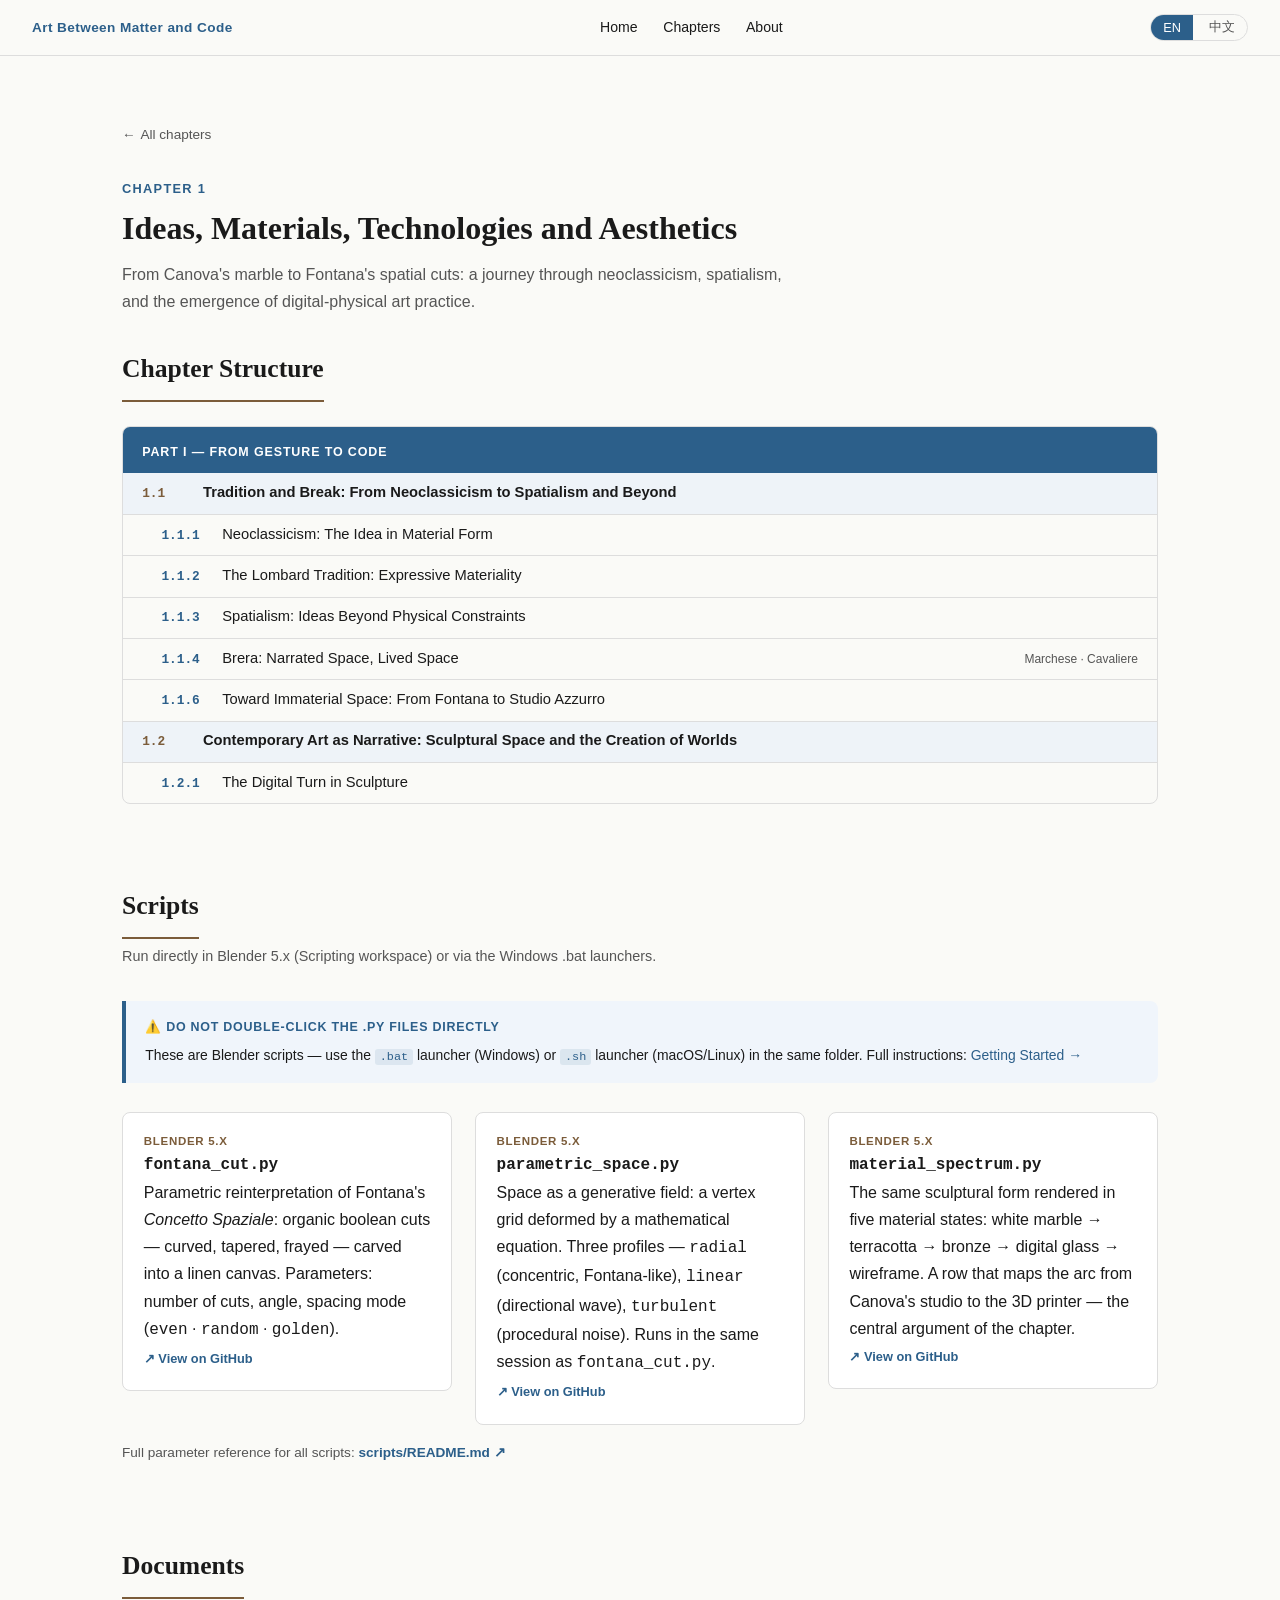
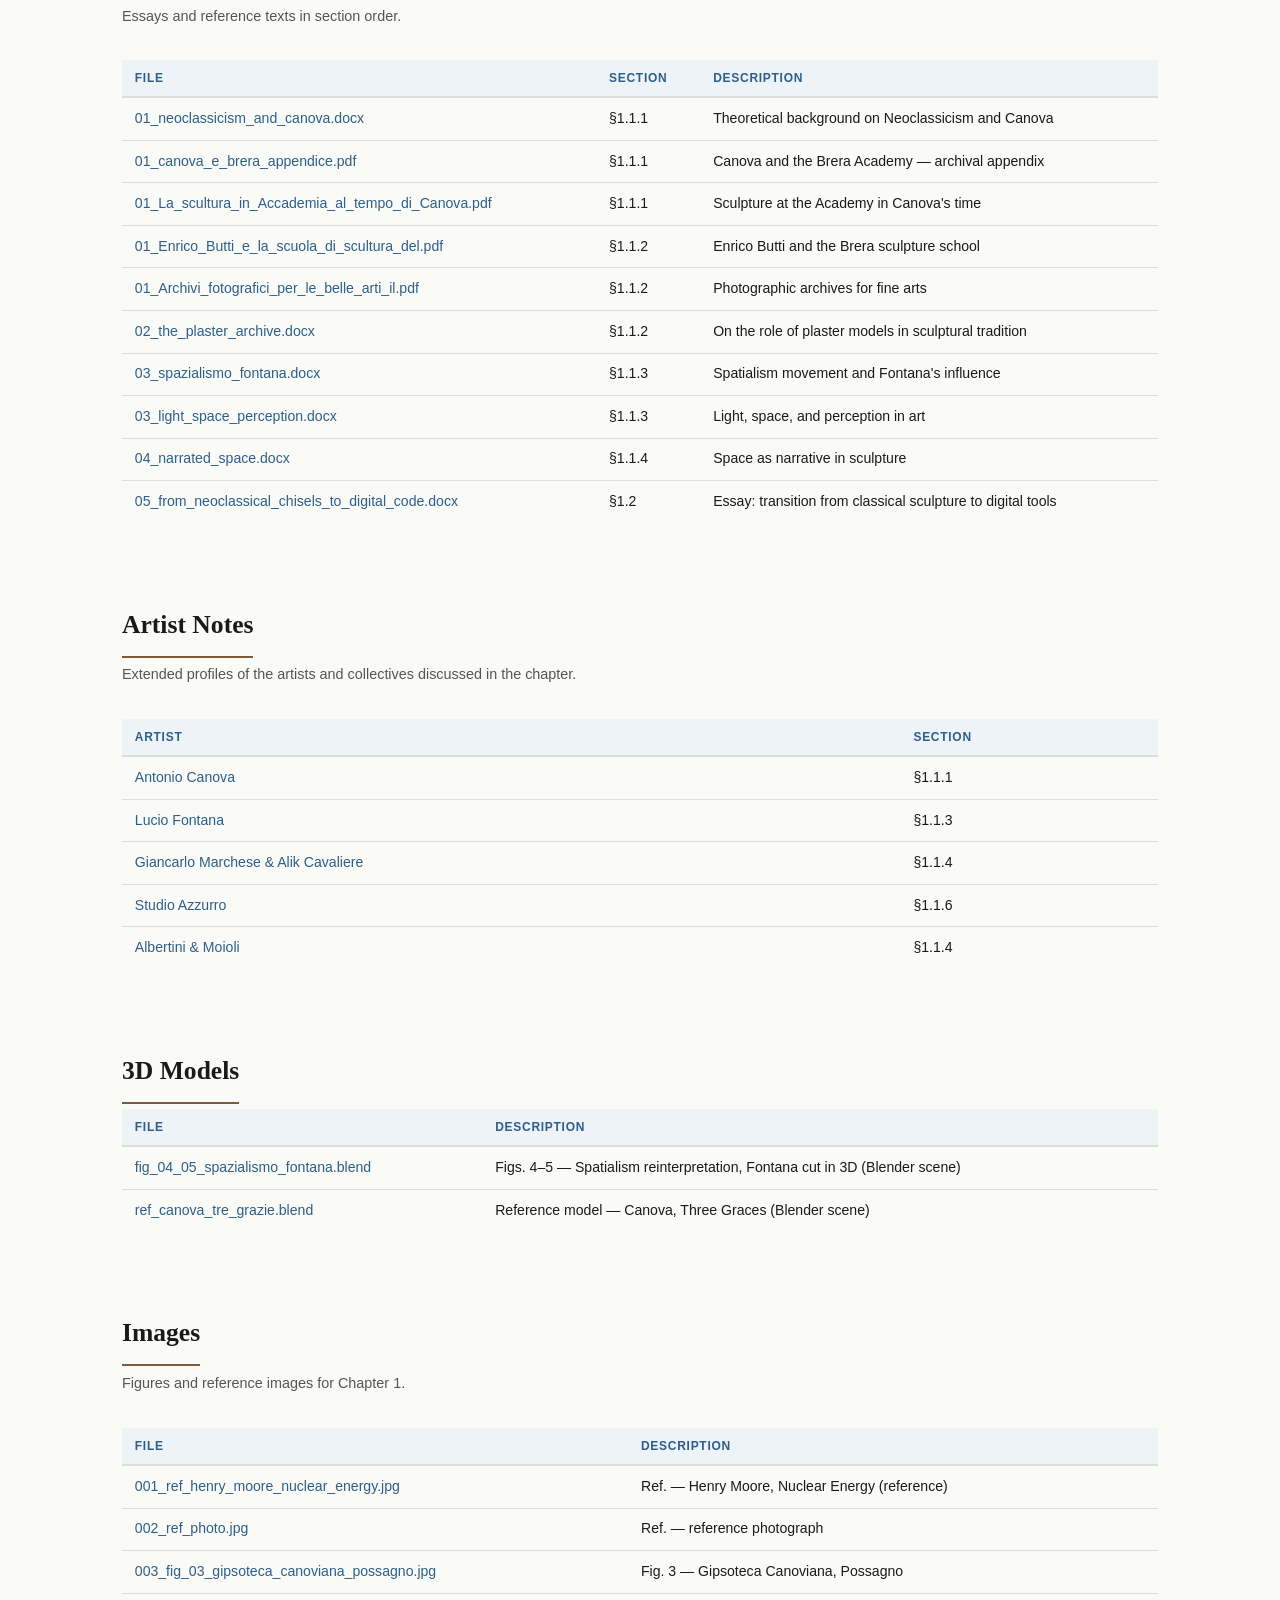
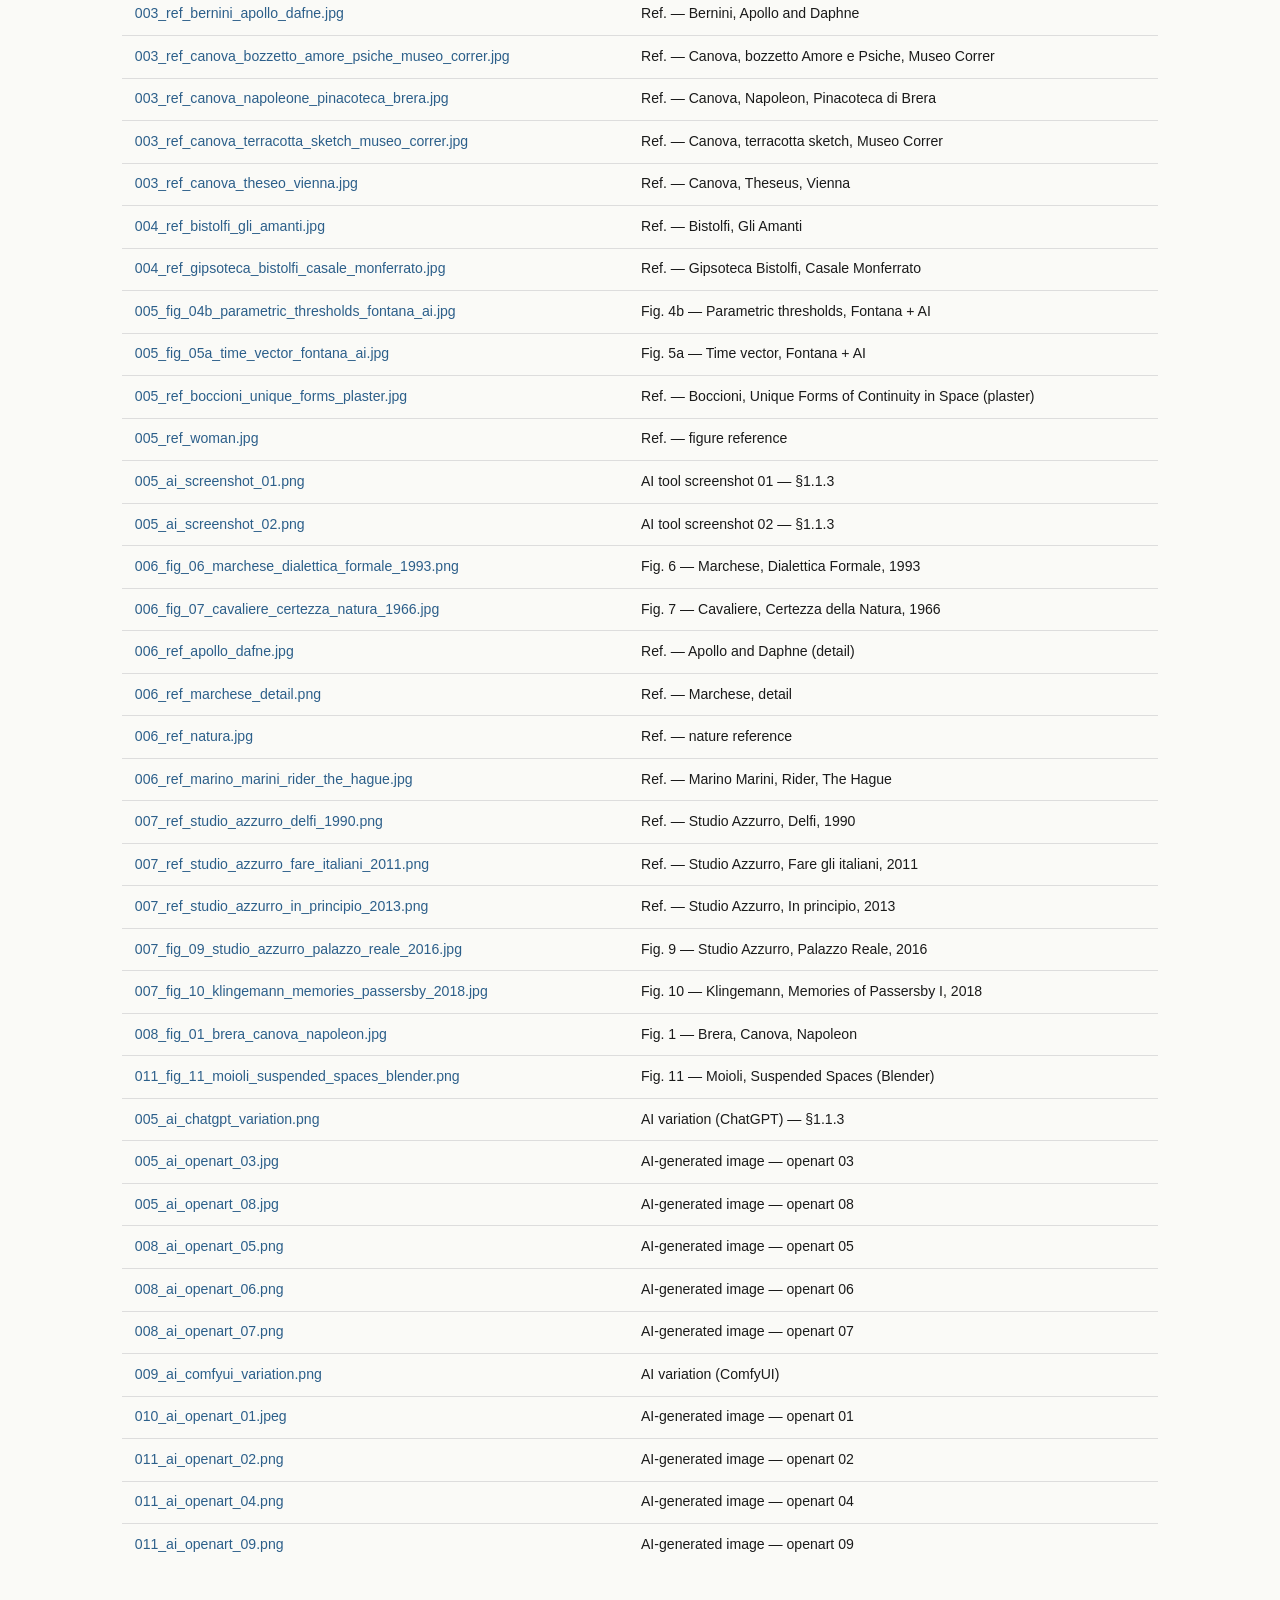
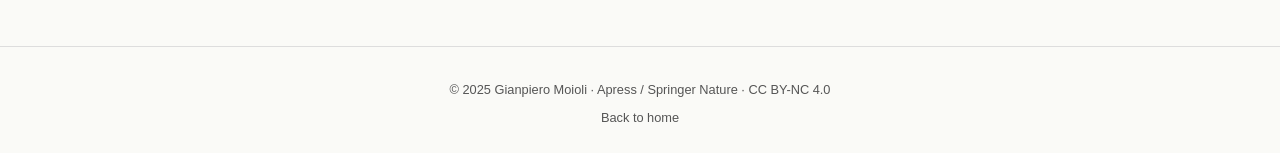
==== commit 180c48f4: "ch01: add 8 missing entries to Images section Co-Authored-By: Claude Sonnet 4.6 <noreply@anthropic.c" ====
--- a/chapters/01.html
+++ b/chapters/01.html
@@ -558,6 +558,14 @@
           <td data-en="Ref. — figure reference" data-zh="参考——人物参考">Ref. — figure reference</td>
         </tr>
         <tr>
+          <td><a href="https://github.com/Apress/Art-Between-Matter-and-Code/blob/main/01/images/005_ai_screenshot_01.png" target="_blank" rel="noopener">005_ai_screenshot_01.png</a></td>
+          <td data-en="AI tool screenshot 01 — §1.1.3" data-zh="AI工具截图01——§1.1.3">AI tool screenshot 01 — §1.1.3</td>
+        </tr>
+        <tr>
+          <td><a href="https://github.com/Apress/Art-Between-Matter-and-Code/blob/main/01/images/005_ai_screenshot_02.png" target="_blank" rel="noopener">005_ai_screenshot_02.png</a></td>
+          <td data-en="AI tool screenshot 02 — §1.1.3" data-zh="AI工具截图02——§1.1.3">AI tool screenshot 02 — §1.1.3</td>
+        </tr>
+        <tr>
           <td><a href="https://github.com/Apress/Art-Between-Matter-and-Code/blob/main/01/images/006_fig_06_marchese_dialettica_formale_1993.png" target="_blank" rel="noopener">006_fig_06_marchese_dialettica_formale_1993.png</a></td>
           <td data-en="Fig. 6 — Marchese, Dialettica Formale, 1993" data-zh="图6——马尔凯塞，《形式辩证法》，1993">Fig. 6 — Marchese, <em>Dialettica Formale</em>, 1993</td>
         </tr>
@@ -566,8 +574,32 @@
           <td data-en="Fig. 7 — Cavaliere, Certezza della Natura, 1966" data-zh="图7——卡瓦利埃雷，《自然的确定性》，1966">Fig. 7 — Cavaliere, <em>Certezza della Natura</em>, 1966</td>
         </tr>
         <tr>
+          <td><a href="https://github.com/Apress/Art-Between-Matter-and-Code/blob/main/01/images/006_ref_apollo_dafne.jpg" target="_blank" rel="noopener">006_ref_apollo_dafne.jpg</a></td>
+          <td data-en="Ref. — Apollo and Daphne (detail)" data-zh="参考——阿波罗与达芙妮（细节）">Ref. — Apollo and Daphne (detail)</td>
+        </tr>
+        <tr>
+          <td><a href="https://github.com/Apress/Art-Between-Matter-and-Code/blob/main/01/images/006_ref_marchese_detail.png" target="_blank" rel="noopener">006_ref_marchese_detail.png</a></td>
+          <td data-en="Ref. — Marchese, detail" data-zh="参考——马尔凯塞，细节">Ref. — Marchese, detail</td>
+        </tr>
+        <tr>
+          <td><a href="https://github.com/Apress/Art-Between-Matter-and-Code/blob/main/01/images/006_ref_natura.jpg" target="_blank" rel="noopener">006_ref_natura.jpg</a></td>
+          <td data-en="Ref. — nature reference" data-zh="参考——自然参考">Ref. — nature reference</td>
+        </tr>
+        <tr>
           <td><a href="https://github.com/Apress/Art-Between-Matter-and-Code/blob/main/01/images/006_ref_marino_marini_rider_the_hague.jpg" target="_blank" rel="noopener">006_ref_marino_marini_rider_the_hague.jpg</a></td>
           <td data-en="Ref. — Marino Marini, Rider, The Hague" data-zh="参考——马里诺·马里尼《骑手》，海牙">Ref. — Marino Marini, <em>Rider</em>, The Hague</td>
+        </tr>
+        <tr>
+          <td><a href="https://github.com/Apress/Art-Between-Matter-and-Code/blob/main/01/images/007_ref_studio_azzurro_delfi_1990.png" target="_blank" rel="noopener">007_ref_studio_azzurro_delfi_1990.png</a></td>
+          <td data-en="Ref. — Studio Azzurro, Delfi, 1990" data-zh="参考——蓝色工作室，《德尔菲》，1990">Ref. — Studio Azzurro, <em>Delfi</em>, 1990</td>
+        </tr>
+        <tr>
+          <td><a href="https://github.com/Apress/Art-Between-Matter-and-Code/blob/main/01/images/007_ref_studio_azzurro_fare_italiani_2011.png" target="_blank" rel="noopener">007_ref_studio_azzurro_fare_italiani_2011.png</a></td>
+          <td data-en="Ref. — Studio Azzurro, Fare gli italiani, 2011" data-zh="参考——蓝色工作室，《做意大利人》，2011">Ref. — Studio Azzurro, <em>Fare gli italiani</em>, 2011</td>
+        </tr>
+        <tr>
+          <td><a href="https://github.com/Apress/Art-Between-Matter-and-Code/blob/main/01/images/007_ref_studio_azzurro_in_principio_2013.png" target="_blank" rel="noopener">007_ref_studio_azzurro_in_principio_2013.png</a></td>
+          <td data-en="Ref. — Studio Azzurro, In principio, 2013" data-zh="参考——蓝色工作室，《起初》，2013">Ref. — Studio Azzurro, <em>In principio</em>, 2013</td>
         </tr>
         <tr>
           <td><a href="https://github.com/Apress/Art-Between-Matter-and-Code/blob/main/01/images/007_fig_09_studio_azzurro_palazzo_reale_2016.jpg" target="_blank" rel="noopener">007_fig_09_studio_azzurro_palazzo_reale_2016.jpg</a></td>
